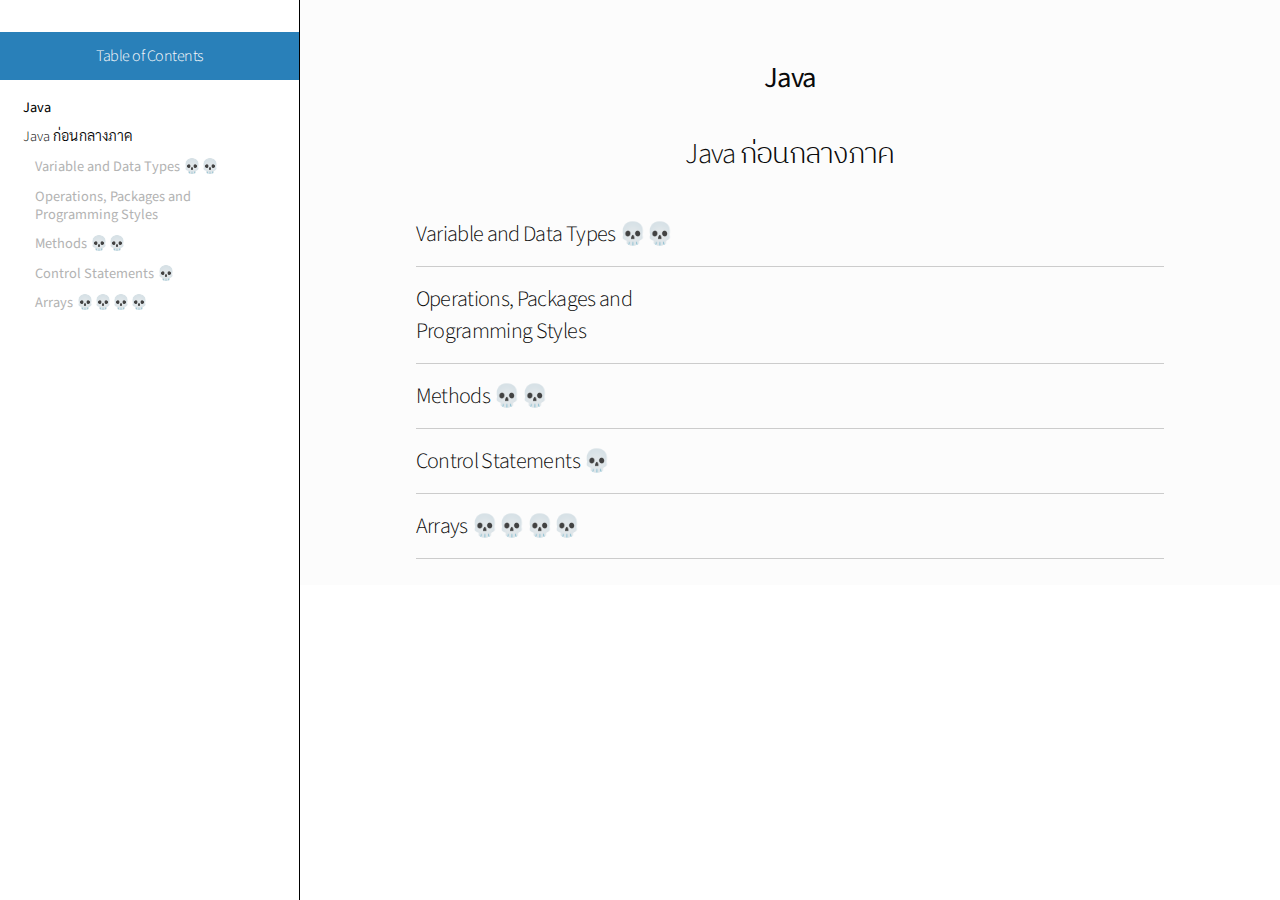
==== public/index.html @ 835277ab "initial commit" ====
<?xml version="1.0" encoding="utf-8"?>
<!DOCTYPE html PUBLIC "-//W3C//DTD XHTML 1.0 Strict//EN"
"http://www.w3.org/TR/xhtml1/DTD/xhtml1-strict.dtd">
<html xmlns="http://www.w3.org/1999/xhtml" lang="en" xml:lang="en">
<head>
<meta http-equiv="Content-Type" content="text/html;charset=utf-8" />
<meta name="viewport" content="width=device-width, initial-scale=1" />
<title>&lrm;</title>
<meta name="generator" content="Org Mode" />

<link rel="stylesheet" href="readtheorg.css" />
<link rel="stylesheet" href="rethink_inline.css" />
<link rel="stylesheet" href="src.css" />
<script src="https://ajax.googleapis.com/ajax/libs/jquery/2.1.3/jquery.min.js"></script>
<script src="https://maxcdn.bootstrapcdn.com/bootstrap/3.3.4/js/bootstrap.min.js"></script>
<script type="text/javascript" src="https://fniessen.github.io/org-html-themes/src/lib/js/jquery.stickytableheaders.min.js"></script>
<script type="text/javascript" src="https://fniessen.github.io/org-html-themes/src/readtheorg_theme/js/search.js"></script>
<script type="text/javascript" src="https://fniessen.github.io/org-html-themes/src/readtheorg_theme/js/readtheorg.js"></script>
</head>
<body>
<div id="content" class="content">
<div id="table-of-contents" role="doc-toc">
<h2>Table of Contents</h2>
<div id="text-table-of-contents" role="doc-toc">
<ul>
<li><a href="#org1279bb4"><b>Java</b></a></li>
<li><a href="#orgd9d6acf">Java ก่อนกลางภาค</a>
<ul>
<li><a href="#orgcf59e09">Variable and Data Types 💀💀</a></li>
<li><a href="#orgc34fde6">Operations, Packages and Programming Styles</a></li>
<li><a href="#orgff72647">Methods 💀💀</a></li>
<li><a href="#orgd442c64">Control Statements 💀</a></li>
<li><a href="#org02d1dfc">Arrays 💀💀💀💀</a></li>
</ul>
</li>
</ul>
</div>
</div>
<div id="outline-container-org1279bb4" class="outline-2">
<h2 id="org1279bb4"><a href="./index.html"><b>Java</b></a></h2>
</div>
<div id="outline-container-orgd9d6acf" class="outline-2">
<h2 id="orgd9d6acf">Java ก่อนกลางภาค</h2>
<div class="outline-text-2" id="text-orgd9d6acf">
</div>
<div id="outline-container-orgcf59e09" class="outline-3">
<h3 id="orgcf59e09"><a href="./variable-and-datatypes.html">Variable and Data Types 💀💀</a></h3>
</div>
<div id="outline-container-orgc34fde6" class="outline-3">
<h3 id="orgc34fde6"><a href="./operations-packages-and-programming-styles.html">Operations, Packages and Programming Styles</a></h3>
</div>
<div id="outline-container-orgff72647" class="outline-3">
<h3 id="orgff72647"><a href="./method.html">Methods 💀💀</a></h3>
</div>
<div id="outline-container-orgd442c64" class="outline-3">
<h3 id="orgd442c64"><a href="./control-statements.html">Control Statements 💀</a></h3>
</div>
<div id="outline-container-org02d1dfc" class="outline-3">
<h3 id="org02d1dfc"><a href="./arrays.html">Arrays 💀💀💀💀</a></h3>
</div>
</div>
</div>
<div id="postamble" class="status">
<p class="creator"><a href="https://www.gnu.org/software/emacs/">Emacs</a> 29.4 (<a href="https://orgmode.org">Org</a> mode 9.6.15)</p>
</div>
</body>
</html>
---- public/readtheorg.css ----
@import url("https://fonts.googleapis.com/css?family=Lato:400,700,400italic,700italic|Roboto+Slab:400,700|Inconsolata:400,700");
@import url("https://maxcdn.bootstrapcdn.com/font-awesome/4.3.0/css/font-awesome.min.css");

/* h1,h2,h3,h4,h5,h6,legend{ */
/*     font-family:"Roboto Slab","ff-tisa-web-pro","Georgia",Arial,sans-serif; */
/*     font-weight:700; */
/*     margin-top:0; */
/* } */

html{
    -ms-text-size-adjust:100%;
    -webkit-text-size-adjust:100%;
    font-size:100%;
    height:100%;
}

body{
    background:#edf0f2;
    color:#404040;
    font-family:"Lato","proxima-nova","Helvetica Neue",Arial,sans-serif;
    font-weight:normal;
    margin:0;
    min-height:100%;
}

#content{
    background:#fcfcfc;
    margin-left:300px;
    /* margin:auto; */
    max-width:800px;
    min-height:100%;
    padding:1.618em 3.236em;
}

p{
    font-size:16px;
    line-height:24px;
    margin:0px 0px 24px 0px;
}


blockquote{
    background-color: #F0F0F0;
    border-left:5px solid #CCCCCC;
    font-style:italic;
    line-height:24px;
    margin:0px 0px 24px 0px;
    /* margin-left:24px; */
    padding: 6px 20px;
}

ul,ol,dl{
    line-height:24px;
    list-style-image:none;
    /* list-style:none; */
    margin:0px 0px 24px 0px;
    padding:0;
}

li{
    margin-left: 24px;
}

dd{
    margin:0;
}

#content .section ul,#content .toctree-wrapper ul,article ul{
    list-style:disc;
    line-height:24px;
    margin-bottom:24px}

#content .section ul li,#content .toctree-wrapper ul li,article ul li{
    list-style:disc;
    margin-left:24px}

#content .section ul li p:last-child,#content .toctree-wrapper ul li p:last-child,article ul li p:last-child{
                                                                                                                                  margin-bottom:0}

#content .section ul li ul,#content .toctree-wrapper ul li ul,article ul li ul{
    margin-bottom:0}

#content .section ul li li,#content .toctree-wrapper ul li li,article ul li li{
    list-style:circle}

#content .section ul li li li,#content .toctree-wrapper ul li li li,article ul li li li{
    list-style:square}

#content .section ul li ol li,#content .toctree-wrapper ul li ol li,article ul li ol li{
    list-style:decimal}

#content .section ol,#content ol,article ol{
    list-style:decimal;
    line-height:24px;
    margin-bottom:24px}

#content .section ol li,#content ol li,article ol li{
    list-style:decimal;
    margin-left:24px}

#content .section ol li p:last-child,#content ol li p:last-child,article ol li p:last-child{
                                                                                                                           margin-bottom:0}

#content .section ol li ul,#content ol li ul,article ol li ul{
    margin-bottom:0}

#content .section ol li ul li,#content ol li ul li,article ol li ul li{
    list-style:disc}

dl dt{
    font-weight:bold;
}

dl p,dl table,dl ul,dl ol{
    margin-bottom:12px !important;
}

dl dd{
    margin:0 0 12px 24px;
}

@media print{
    .codeblock,pre.src{
        white-space:pre.src-wrap}
}

@media print{
    html,body,section{
        background:none !important}

    *{
        box-shadow:none !important;
        text-shadow:none !important;
        filter:none !important;
        -ms-filter:none !important}

    a,a:visited{
          text-decoration:underline}

    pre.src,blockquote{
        page-break-inside:avoid}

    thead{
        display:table-header-group}

    tr,img{
        page-break-inside:avoid}

    img{
        max-width:100% !important}

    @page{
        margin:0.5cm}

    p,h2,h3{
        orphans:3;
        widows:3}

    h2,h3{
        page-break-after:avoid}
}

@media print{
    #postamble{
        display:none}

    #content{
        margin-left:0}
}

@media print{
    #table-of-contents{
        display:none}

    @page{
        size: auto;
        margin: 25mm 25mm 25mm 25mm;}

    body {
        margin: 0px;}
}

@media screen and (max-width: 768px){
}

@media only screen and (max-width: 480px){
}

@media screen and (max-width: 768px){
    .tablet-hide{
        display:none}
}

@media screen and (max-width: 480px){
    .mobile-hide{
        display:none}
}

@media screen and (max-width: 480px){
}

@media screen and (max-width: 768px){
    #content{
        margin-left:0}

    #content{
        padding:1.618em}

    #content.shift{
        position:fixed;
        min-width:100%;
        left:85%;
        top:0;
        height:100%;
        overflow:hidden}
}

@media screen and (min-width: 1400px){
    #content{
        background:rgba(0,0,0,0.05)}

    #content{
        background:#fcfcfc}
}

@media screen and (max-width: 768px){
    #copyright{
        width:85%;
        display:none}

    #copyright.shift{
        display:block}

    img{
        width:100%;
        height:auto}
}

@media screen and (max-width: 480px){
    #content .sidebar{
        width:100%}
    #content {
        padding: 0;
    }
}

code{
    background:#fff;
    border:solid 1px #e1e4e5;
    /* color:#000;  for clickable code */
    font-family:Consolas,"Andale Mono WT","Andale Mono","Lucida Console","Lucida Sans Typewriter","DejaVu Sans Mono","Bitstream Vera Sans Mono","Liberation Mono","Nimbus Mono L",Monaco,"Courier New",Courier,monospace;
    font-size:75%;
    max-width:100%;
    overflow-x:auto;
    padding:0 5px;
    white-space:nowrap;
}

.codeblock-example{
    border:1px solid #e1e4e5;
    border-bottom:none;
    padding:24px;
    padding-top:48px;
    font-weight:500;
    background:#fff;
    position:relative}

.codeblock-example:after{
    content:"Example";
    position:absolute;
    top:0px;
    left:0px;
    background:#9B59B6;
    color:#fff;
    padding:6px 12px}

.codeblock-example.prettyprint-example-only{
    border:1px solid #e1e4e5;
    margin-bottom:24px}

.codeblock,pre.src,#content .literal-block{
    border:1px solid #e1e4e5;
    padding:12px;
    overflow-x:auto;
    background:#fff;
    margin:1px 0 24px 0}

pre.src{
    /* color:#404040; */
    display:block;
    font-family:Consolas,"Andale Mono WT","Andale Mono","Lucida Console","Lucida Sans Typewriter","DejaVu Sans Mono","Bitstream Vera Sans Mono","Liberation Mono","Nimbus Mono L",Monaco,"Courier New",Courier,monospace;
    font-size:12px;
    line-height:1.5;
    margin:1px 0px 24px 0px;
    overflow:auto;
    padding:12px;
    white-space:pre;
}

.example{
    background:#f3f6f6;
    border:1px solid #e1e4e5;
    color:#404040;
    font-size: 12px;
    line-height: 1.5;
    margin-bottom:24px;
    padding:12px;
    overflow: auto;
}

table{
    border-collapse:collapse;
    border-spacing:0;
    empty-cells:show;
    margin-bottom:24px;
    border-bottom:1px solid #e1e4e5;
}

td{
    vertical-align:top}

table td,table th{
    font-size:90%;
    margin:0;
    overflow:visible;
    padding:8px 16px;
    background-color:white;
    border:1px solid #e1e4e5;
}

table thead th{
    font-weight:bold;
    border-top:3px solid #e1e4e5;
    border-bottom:1px solid #e1e4e5;
}

table caption{
    color:#000;
    font:italic 85%/1 arial,sans-serif;
    padding:1em 0;
}

table tr:nth-child(2n-1) td{
    background-color:#f3f6f6;
}

table tr:nth-child(2n) td{
    background-color:white;
}

.figure p{
    color:#000;
    font:italic 85%/1 arial,sans-serif;
    padding:1em 0;
}

.rotate-90{
    -webkit-transform:rotate(90deg);
    -moz-transform:rotate(90deg);
    -ms-transform:rotate(90deg);
    -o-transform:rotate(90deg);
    transform:rotate(90deg);
}

.rotate-270{
    -webkit-transform:rotate(270deg);
    -moz-transform:rotate(270deg);
    -ms-transform:rotate(270deg);
    -o-transform:rotate(270deg);
    transform:rotate(270deg);
}

#toggle-sidebar,
#table-of-contents .close-sidebar {
    display: none;
}

@media screen and (max-width: 768px) {
    #table-of-contents {
        display: none;
        width: 60%;
    }

    #table-of-contents h2 a {
        display: block;
    }

    #table-of-contents:target {
        display: block;
    }

    #copyright, #postamble {
        display: none;
    }

    #toggle-sidebar {
        display: block;
        margin-bottom: 1.6em;
        padding: 0.6em;
        text-align: center;
    }

    #toggle-sidebar h2 {
        background-color:#2980B9;
        width:100%;
        height:50px;
        left:0;
        top:0;
        color: white;
        font-size: 100%;
        line-height: 50px;
        position:fixed;
        margin: 0;
        padding: 0;
        opacity:0.7;
        z-index: 10;
    }

    #table-of-contents .close-sidebar {
       color: rgba(255, 255, 255, 0.3);
       display: inline-block;
       margin: 0px 10px 0px 45px;
       padding: 10px;
    }
}

*{
    -webkit-box-sizing:border-box;
    -moz-box-sizing:border-box;
    box-sizing:border-box;
}

figcaption,figure,footer,header,hgroup,nav{
    display:block}

ins{
    background:#ff9;
    color:#000;
    text-decoration:none}

mark{
    background:#ff0;
    color:#000;
    font-style:italic;
    font-weight:bold}

small{
    font-size:85%}

sub,sup{
    font-size:75%;
    line-height:0;
    position:relative;
    vertical-align:baseline}

sup{
    top:-0.5em}

sub{
    bottom:-0.25em}

img{
    -ms-interpolation-mode:bicubic;
    vertical-align:middle;
    max-width:100%}

svg:not(:root){
    overflow:hidden}

figure{
    margin:0}

label{
    cursor:pointer}

legend{
    border:0;
    margin-left:-7px;
    padding:0;
    white-space:normal}

.fa:before,#content .admonition-title:before,#content h1 .headerlink:before,#content h2 .headerlink:before,#content h3 .headerlink:before,#content h4 .headerlink:before,#content h5 .headerlink:before,#content h6 .headerlink:before,#content dl dt .headerlink:before,.icon:before,.wy-dropdown .caret:before,.wy-inline-validate.wy-inline-validate-success .wy-input-context:before,.wy-inline-validate.wy-inline-validate-danger .wy-input-context:before,.wy-inline-validate.wy-inline-validate-warning .wy-input-context:before,.wy-inline-validate.wy-inline-validate-info .wy-input-context:before,.wy-alert,#content .note,#content .attention,#content .caution,#content .danger,#content .error,#content .hint,#content .important,#content .tip,#content .warning,#content .seealso,#content .admonitiontodo,.btn,input[type="text"],input[type="password"],input[type="email"],input[type="url"],input[type="date"],input[type="month"],input[type="time"],input[type="datetime"],input[type="datetime-local"],input[type="week"],input[type="number"],input[type="search"],input[type="tel"],input[type="color"],select,textarea,#table-of-contents li.on a,#table-of-contents li.current>a,.wy-side-nav-search>a,.wy-side-nav-search .wy-dropdown>a,.wy-nav-top a{
    -webkit-font-smoothing:antialiased}

/*!
 *  Font Awesome 4.1.0 by @davegandy - http://fontawesome.io - @fontawesome
 *  License - http://fontawesome.io/license (Font: SIL OFL 1.1, CSS: MIT License)
 */@font-face{
    font-family:'FontAwesome';
    src:url("../fonts/fontawesome-webfont.eot?v=4.1.0");
    src:url("../fonts/fontawesome-webfont.eot?#iefix&v=4.1.0") format("embedded-opentype"),url("../fonts/fontawesome-webfont.woff?v=4.1.0") format("woff"),url("../fonts/fontawesome-webfont.ttf?v=4.1.0") format("truetype"),url("../fonts/fontawesome-webfont.svg?v=4.1.0#fontawesomeregular") format("svg");
    font-weight:normal;
    font-style:normal}

.fa,#content .admonition-title,.icon{
    display:inline-block;
    font-family:FontAwesome;
    font-style:normal;
    font-weight:normal;
    line-height:1;
    -webkit-font-smoothing:antialiased;
    -moz-osx-font-smoothing:grayscale}

.fa-ul{
    padding-left:0;
    margin-left:2.14286em;
    list-style-type:none}

.fa-ul>li{
    position:relative}

.fa-li{
    position:absolute;
    left:-2.14286em;
    width:2.14286em;
    top:0.14286em;
    text-align:center}

.fa-li.fa-lg{
    left:-1.85714em}

.fa-border{
    padding:.2em .25em .15em;
    border:solid 0.08em #eee;
    border-radius:.1em}

.fa,#content .admonition-title{
    font-family:inherit}

.fa:before,#content .admonition-title:before{
    font-family:"FontAwesome";
    display:inline-block;
    font-style:normal;
    font-weight:normal;
    line-height:1;
    text-decoration:inherit}

a .fa,a #content .admonition-title,#content a .admonition-title{
    display:inline-block;
    text-decoration:inherit}

.nav #content .admonition-title,#content .nav .admonition-title,.nav .icon{
    display:inline}

.wy-alert-title,#content .admonition-title{
    color:#fff;
    font-weight:bold;
    display:block;
    color:#fff;
    /* background:#6ab0de; */
    /* margin:-12px; */
    padding:6px 12px;
    margin-bottom:0px}

.admonition-title + div{
    padding: 12px;
    margin-bottom: 24px;
}

.admonition-title + div > p{
    margin: 0;
}

.danger + div, .error + div, #content .danger,#content .error{
    background:#fdf3f2}

.wy-alert.wy-alert-warning,#content .wy-alert-warning.note, #content .attention,#content .caution, #content .warning, #content .admonitiontodo, .attention + div, .caution + div, .warning + div, #content .wy-alert-warning.danger,#content .wy-alert-warning.error, #content .wy-alert-warning.hint,#content .wy-alert-warning.important,#content .wy-alert-warning.tip,#content .wy-alert-warning.seealso{
    background:#ffedcc}

#content .admonition-title.note:before, #content .admonition-title.seealso:before,
#content .admonition-title.warning:before, #content .admonition-title.caution:before,
#content .admonition-title.attention:before,
#content .admonition-title.tip:before, #content .admonition-title.hint:before,
#content .admonition-title.important:before,
#content .admonition-title.error:before, #content .admonition-title.danger:before{
    font-family:FontAwesome;
    content: "";}

.seealso + div, .note + div, #content .note,#content .seealso{
    background:#e7f2fa;
}

#content .admonition-title.tip,#content .admonition-title.important,#content .admonition-title.hint{
    line-height: 1;
    background:#1abc9c}

.important + div, .tip + div, .hint + div, #content .important, #content .tip, #content .hint{
    background:#dbfaf4}

#content .admonition-title.note,#content .admonition-title.seealso{
    line-height: 1;
    background:#6ab0de}

#content .admonition-title.warning,#content .admonition-title.caution,#content .admonition-title.attention{
    line-height: 1;
    background:#F0B37E}

#content .admonition-title.error,#content .admonition-title.danger{
    line-height: 1;
    background:#f29f97}

legend{
    display:block;
    width:100%;
    border:0;
    padding:0;
    white-space:normal;
    margin-bottom:24px;
    font-size:150%;
    *margin-left:-7px}

label{
    display:block;
    margin:0 0 0.3125em 0;
    color:#333;
    font-size:90%}

a{
    color:#2980B9;
    text-decoration:none;
    cursor:pointer}


a:hover,a:active{
    outline:0;
}

a:hover{
    color:#3091d1}

a:visited{
    color:#9B59B6}

.left{
    text-align:left}

.center{
    text-align:center}

.right{
    text-align:right}

hr{
    display:block;
    height:1px;
    border:0;
    border-top:1px solid #e1e4e5;
    margin:24px 0;
    padding:0}

#table-of-contents li{
    list-style:none;
    margin-left: 0px;
}

#table-of-contents header{
    height:32px;
    display:inline-block;
    line-height:32px;
    padding:0 1.618em;
    display:block;
    font-weight:bold;
    text-transform:uppercase;
    font-size:80%;
    color:#2980B9;
    white-space:nowrap}

#table-of-contents ul{
    margin-bottom:0}

#table-of-contents li.divide-top{
    border-top:solid 1px #404040}

#table-of-contents li.divide-bottom{
    border-bottom:solid 1px #404040}

#table-of-contents li.current{
    background:#e3e3e3}

#table-of-contents li.current a{
    color:gray;
    border-right:solid 1px #c9c9c9;
    padding:0.4045em 2.427em}

#table-of-contents li.current a:hover{
    background:#d6d6d6}

#table-of-contents li a{
    /* color:#404040; */
    padding:0.4045em 1.618em;
    position:relative;
    /* background:#fcfcfc; */
    border:none;
    /* border-bottom:solid 1px #c9c9c9; */
    /* border-top:solid 1px #c9c9c9; */
    padding-left:1.618em -4px}

#table-of-contents li.on a:hover,#table-of-contents li.current>a:hover{
    background:#fcfcfc}

#table-of-contents li ul li a{
    /* background:#c9c9c9; */
    padding:0.4045em 2.427em}

#table-of-contents li ul li ul li a{
    padding:0.4045em 3.236em}

#table-of-contents li.current ul{
    display:block}

/* #table-of-contents li ul{ */
/*     margin-bottom:0; */
/*     display:none} */

#table-of-contents .local-toc li ul{
    display:block}

#table-of-contents li ul li a{
    margin-bottom:0;
    color:#b3b3b3;
    font-weight:normal}

#table-of-contents a{
    display:inline-block;
    line-height:18px;
    padding:0.4045em 1.618em;
    display:block;
    position:relative;
    font-size:90%;
    color:#000000;
    direction: ltr;
}

#table-of-contents a:hover{
    color: #ffffff !important;
    background-color:#4e4a4a;
    cursor:pointer}

/* #text-table-of-contents { */
/*     overflow:scroll; */
/* } */

#table-of-contents{
    position:fixed;
    top:0;
    left:0;
    width:300px;
    overflow-x:hidden;
    overflow-y:scroll;
    height:100%;
    background:#ffffff;
    z-index:200;
    scrollbar-base-color: #1F1D1D;
    scrollbar-arrow-color: #b3b3b3;
    scrollbar-shadow-color: #1F1D1D;
    scrollbar-track-color : #343131;
    border-right: 1px solid black;
}

#table-of-contents h2{
    z-index:200;
    background-color:#2980B9;
    text-align:center;
    padding:0.809em;
    display:block;
    color:#fcfcfc;
    font-size: 100%;
    margin-bottom:0.809em}

ul.nav > li ul {
    display: none;
}

li.active {
    background-color: #e3e3e3;
}

li.active>a {
    color: black !important;
}

ul.nav>li.active a {
    color: #404040 !important;
}

ul.nav>li.active li.active {
    background-color: #c9c9c9;
}

ul.nav>li.active li.active>a {
    color: black !important;
    border-right:solid 1px #c9c9c9 !important;
    font-weight: bold !important;
    display: block !important;
}

ul.nav>li.active>a {
    background-color: #404040;
    color: white !important;
    border-bottom:solid 1px #c9c9c9 !important; /* XXX Restrict it to 2nd level */
    border-right:solid 1px #c9c9c9 !important;
    font-weight: bold !important;
    display: block !important;
}

li.active>ul {
    display: inline !important;
}
/* ul.nav li ul li { */
/*     display: none; */
/* } */

/* ul.nav li ul li ul li { */
/*     display: none; */
/* } */

/* ul.nav li.active ul li { */
/*     display: inline; */
/* } */

/* ul.nav li.active ul li ul li { */
/*     display: inline; */
/* } */

/* ul.nav li.active ul li a { */
/*     background-color: #E3E3E3; */
/*     color: #8099B0; */
/*     border-right:solid 1px #c9c9c9 !important; */
/* } */

/* ul.nav li.active ul li.active a { */
/*     background-color: #C9C9C9; */
/*     color: black !important; */
/*     font-weight: bold !important; */
/* } */

/* ul.nav li.active ul li.active ul li.active a { */
    /* color: black !important; */
    /* font-weight: bold !important; */
    /* display: block !important; */
/* } */

/* ul.nav li.active ul li.active ul li a { */
/*     color: #808080 !important; */
/*     font-weight: normal !important; */
/*     display: block !important; */
/* } */

/* ul.nav li.active ul li ul li a { */
/*     display: none !important; */
/* } */

/* ul.nav li ul li ul li { */
/*     display: none !important; /\* as long as nav is on multiple levels of ul *\/ */
/*     /\* display: none; /\* as long as nav is on multiple levels of ul *\\/ *\/ */
/* } */

/* ul.nav li ul li ul li ul li { */
/*     display: none !important; /\* as long as nav is on multiple levels of ul *\/ */
/*     /\* display: none; /\* as long as nav is on multiple levels of ul *\\/ *\/ */
/* } */

/* ul.nav li.active > a { */
    /* border-bottom:solid 1px #c9c9c9 !important; /\* XXX Restrict it to 2nd level *\/ */
    /* border-right:solid 1px #c9c9c9 !important; */
/* } */

/* ul.nav li.active a { */
/*     color: gray !important; */
/*     font-weight:bold; */
/*     background-color: white; */
/*     border-right:solid 0px white !important; */
/* } */

/* ul.nav > li.active > a { */
/*     color: black !important; */
/* } */

footer{
    color:#999}

footer p{
    margin-bottom:12px}

#postamble .author {
    font-size: 100%;
    margin-bottom: 0px;
}

#postamble .date {
    font-size: 90%;
    margin-bottom: 0px;
    color: #27AE60;
}

#postamble .creator,#postamble .validation {
    display:none;
}

#copyright a{
    color:#2980B9;
    text-decoration:none}

#copyright .rst-current-version{
    padding:12px;
    background-color:#272525;
    display:block;
    text-align:right;
    font-size:90%;
    cursor:pointer;
    color:#27AE60;
    *zoom:1}

#content img{
    max-width:100%;
}

#content div.figure{
    margin-bottom:24px}

#content div.figure.align-center{
    text-align:center}

#content .section>img,#content .section>a>img{
    margin-bottom:24px}

.verse{
    border-left:5px solid #6AB0DE;
    background-color: #E7F2FA;
    padding: 6px 20px;
    font-style:italic;
}

#content .note .last,#content .attention .last,#content .caution .last,#content .danger .last,#content .error .last,#content .hint .last,#content .important .last,#content .tip .last,#content .warning .last,#content .seealso .last,#content .admonitiontodo .last{
    margin-bottom:0}

#content .admonition-title:before{
    margin-right:4px}

#content .section ol p,#content .section ul p{
    margin-bottom:12px}

#content h1 .headerlink,#content h2 .headerlink,#content h3 .headerlink,#content h4 .headerlink,#content h5 .headerlink,#content h6 .headerlink,#content dl dt .headerlink{
    display:none;
    visibility:hidden;
    font-size:14px}

#content h1 .headerlink:after,#content h2 .headerlink:after,#content h3 .headerlink:after,#content h4 .headerlink:after,#content h5 .headerlink:after,#content h6 .headerlink:after,#content dl dt .headerlink:after{
    visibility:visible;
    content:"";
    font-family:FontAwesome;
    display:inline-block}

#content h1:hover .headerlink,#content h2:hover .headerlink,#content h3:hover .headerlink,#content h4:hover .headerlink,#content h5:hover .headerlink,#content h6:hover .headerlink,#content dl dt:hover .headerlink{
    display:inline-block}

#content .sidebar{
    float:right;
    width:40%;
    display:block;
    margin:0 0 24px 24px;
    padding:24px;
    background:#f3f6f6;
    border:solid 1px #e1e4e5}

#content .sidebar p,#content .sidebar ul,#content .sidebar dl{
    font-size:90%}

#content .sidebar .last{
    margin-bottom:0}

#content .sidebar .sidebar-title{
    display:block;
    font-family:"Roboto Slab","ff-tisa-web-pro","Georgia",Arial,sans-serif;
    font-weight:bold;
    background:#e1e4e5;
    padding:6px 12px;
    margin:-24px;
    margin-bottom:24px;
    font-size:100%}

#content .highlighted{
    background:#F1C40F;
    display:inline-block;
    font-weight:bold;
    padding:0 6px}

#content .footnote-reference,#content .citation-reference{
    vertical-align:super;
    font-size:90%}

span[id*='MathJax-Span']{
    color:#404040}

.math{
    text-align:center}

#footnotes{
    border-top:1px solid #e1e4e5;
    padding-top: 36px;
}

h2.footnotes{
    display:none;
}

.footnum, .footref{
    color: #2980b9;
    font-size: 90%;
    font-family:"Lato","proxima-nova","Helvetica Neue",Arial,sans-serif;
}

.footnum:before, .footref:before{
    content:"[";
}

.footnum:after, .footref:after{
    content:"]";
}

.footpara {
    color: #999;
    font-size: 90%;
    font-family:"Lato","proxima-nova","Helvetica Neue",Arial,sans-serif;
    padding-bottom: 8px;
    padding-left: 16px;
    padding-right: 16px;
    padding-top: 8px;
    line-height: 1.25em;
    /* display: inline; */
}

.todo{
    background-color: #f29f97;
    padding: 0px 4px;
    color: #fff;
}

.WAIT, .nilWAIT{
    background-color: #6AB097;
}

.done{
    background-color: #6ab0de;
    padding: 0px 4px;
    color: #fff;
}

.tag span {
    background-color: #EDEDED;
    border: 1px solid #EDEDED;
    color: #939393;
    cursor: pointer;
    display: block;
    float: right;
    font-size: 80%;
    font-weight: normal;
    margin: 0 3px;
    padding: 1px 2px;
    border-radius: 10px;
}

.tag .FLAGGED {
    background-color: #DB2D27;
    border: 1px solid #DB2D27;
    color: white;
    font-weight: bold;
}

.timestamp {
    font-family: Consolas,"Andale Mono WT","Andale Mono","Lucida Console","Lucida Sans Typewriter","DejaVu Sans Mono","Bitstream Vera Sans Mono","Liberation Mono","Nimbus Mono L",Monaco,"Courier New",Courier,monospace;
    font-size: 90%;
    color: navy;
}

.nav .timestamp {
    color: inherit;
}

.inlinetask {
    background: #FFF9E3;  /* url(dialog-todo.png) no-repeat 10px 8px; */
    border: 3px solid #FFEB8E;
    /* border-right-style: none; */
    /* border-left-style: none; */
    /* padding: 10px 20px 10px 60px; */
    padding: 9px 12px;
    margin-bottom: 24px;
    font-family:"Roboto Slab","ff-tisa-web-pro","Georgia",Arial,sans-serif}

#org-div-home-and-up {
    text-align: right;
    padding-right: 10pt;
}

.underline {
  text-decoration:underline
}

#content{max-width:1800px;}
p{max-width:800px;}
li{max-width:800px;}
---- public/rethink_inline.css ----
@import url("https://fonts.googleapis.com/css2?family=IBM+Plex+Sans+Thai:wght@400;700&display=swap");
@import url("https://fonts.googleapis.com/css?family=Source+Sans+Pro:300,300i,400,400i");
@import url("https://fonts.googleapis.com/css2?family=Sarabun:wght@400;700&display=swap");
:root {
    --font-size-1: 2.4rem;
    --font-size-2: 1.8rem;
    --font-size-3: 1.38rem;
    --font-size-4: 1.2rem;
    --font-size-small: 0.96rem;
    --font-size-xsmall: 0.72rem;
}

html, body {
    padding: 0;
    margin: 0;
    background-color: #fdfdfd;
    font-family: "Source Sans Pro", Helvetica, sans-serif;
    font-weight: 300;
}

body {
    font-family: "Source Sans Pro", Helvetica, sans-serif, "Sarabun";
}

/* Header margin */
h2 {

    margin-top: 2rem;
    margin-bottom: 1.5rem;
}
h3, h4 {
    margin-top: 1rem;
    margin-bottom: 1rem;
}

::selection {
    background-color: purple;
    color: white;
}

h1 {
    font-size: var(--font-size-1);
}
h2 {
    font-size: var(--font-size-2);
}
h3, h4, h5 {
    font-size: var(--font-size-3);
}
h1 > .subtitle {
    font-size: var(--font-size-3);
}

h1, h2, h3, h4, h5, h6 {
    font-family: "Source Sans Pro", Helvetica, sans-serif, "IBM Plex Sans Thai";
    font-weight: 300;
    letter-spacing: -0.03em;
}

.outline-2 > h2, #table-of-contents > h2 {
    text-align: center;
}

/* Table of contents */
#table-of-contents ul {
    list-style-type: none;
    margin: 0;
}
#table-of-contents .tag {
    display: none;
}

.outline-3 {
    border-bottom: 1px solid #CCC;
    display: grid;
    grid-template-columns: 40fr 60fr;
}

.outline-2 > h2 {
    grid-row-start: 1;
    grid-row-end: 2;
}
.outline-2 {
    grid-row-start: 2;
    grid-row-end: 3;
}

img {
    max-width: 100%;
}

/* Code */
pre {
    margin: 1rem;
    background-color: #EEE;
    padding: 0.5rem;
    border-radius: 0.2rem;
    font-size: var(--font-size-small) !important;
    font-family: "Courier New", monospace;
}

/* Responsive content positioning */
@media only screen and (min-width: 750px) {
    .outline-3 {
        margin: 0vh 5vw;
    }
    .outline-text-2 {
        padding: 0vh 5vw;
    }
}

@media only screen and (max-width: 750px) {
    .outline-3 {
        margin: 0vh 5vw;
        display: block;
    }
    .outline-text-2 {
        padding: 0vh 5vw;
    }
}

blockquote {
    border-left: 0.2rem solid purple;
    padding-left: 1rem;
    font-style: italic;
}

p, pre, ol, ul, table, code {
    color: #1A1A1A;
}

p {
    font-family: sans-serif, "Sarabun";
}

table, blockquote, pre, ol, ul, p, #postamble {
    margin-top: 1rem;
    margin-bottom: 1rem;
}

h1, h2, h3, h4, h5, h6 {
    color: #0A0A0A;
}

.tag {
    margin-top: 0.5rem;
    display: block;
    color: white;
    font-size: var(--font-size-xsmall);
}
.tag > span {
    font-weight: 400;
    font-size: 0.6rem;
    background-color: purple;
    text-transform: uppercase;
    border-radius: 2px;
    width: fit-content;
    height: auto;
    padding: 1px 5px;
    margin: 1px;
}

/* Stripe table */
tr:nth-child(even) {
    background-color: #EEE;
}

.title {
    padding: 2vh 5vw;
}

.org-org-meta-line {
    color: purple;
}

.org-keyword {
    color: purple;
}

a {
    color: purple;
}

.underline {
    text-decoration: underline;
}

.todo {
    color: #7D161A;
    font-weight: 400;
}

.done {
    color: purple;
    font-weight: 400;
}

/* Postamble */
#postamble {
    text-align: center;
    width: 100%;
}
#postamble > p {
    display: inline;
    font-size: var(--font-size-4);
}

.outline-text-2, .outline-text-3, .outline-text-4 {
    max-width: 100%;
    overflow-x: auto;
}
---- public/src.css ----
/* Generated from (org-html-htmlize-generate-css) with minimum
packages loaded and default light theme */

body {
    color: #000000;
    background-color: #ffffff;
}
pre.src {
    background-color: #EEE;
1;
}
.org-alert-high {
    /* alert-high-face */
    color: #ff8c00;
    font-weight: bold;
}
.org-alert-low {
    /* alert-low-face */
    color: #00008b;
}
.org-alert-moderate {
    /* alert-moderate-face */
    color: #ffd700;
    font-weight: bold;
}
.org-alert-normal {
}
.org-alert-saved-fringe {
    /* alert-saved-fringe-face */
    background-color: #f2f2f2;
}
.org-alert-trivial {
    /* alert-trivial-face */
    color: Dark Purple;
}
.org-alert-urgent {
    /* alert-urgent-face */
    color: #ff0000;
    font-weight: bold;
}
.org-anzu-match-1 {
    /* anzu-match-1 */
    color: #000000;
    background-color: #7fffd4;
}
.org-anzu-match-2 {
    /* anzu-match-2 */
    color: #000000;
    background-color: #00ff7f;
}
.org-anzu-match-3 {
    /* anzu-match-3 */
    color: #000000;
    background-color: #ffff00;
}
.org-anzu-mode-line {
    /* anzu-mode-line */
    color: #008b00;
    font-weight: bold;
}
.org-anzu-mode-line-no-match {
    /* anzu-mode-line-no-match */
    color: #008b00;
    font-weight: bold;
}
.org-anzu-replace-highlight {
    /* anzu-replace-highlight */
    color: #b0e2ff;
    background-color: #cd00cd;
}
.org-anzu-replace-to {
    /* anzu-replace-to */
    color: #ff0000;
}
.org-bbdb-field-name {
    /* bbdb-field-name */
    color: #a0522d;
}
.org-bbdb-name {
    /* bbdb-name */
    color: #0000ff;
}
.org-bbdb-organization {
    /* bbdb-organization */
    color: #b22222;
}
.org-beacon-fallback-background {
    /* beacon-fallback-background */
    background-color: #000000;
}
.org-biblio-detail-header {
}
.org-biblio-results-header {
    /* biblio-results-header-face */
    color: #483d8b;
    font-size: 150%;
    font-weight: bold;
}
.org-bold {
    /* bold */
    font-weight: bold;
}
.org-bold-italic {
    /* bold-italic */
    font-weight: bold;
    font-style: italic;
}
.org-bookmark-menu-bookmark {
    /* bookmark-menu-bookmark */
    font-weight: bold;
}
.org-bookmark-menu-heading {
    /* bookmark-menu-heading */
    color: #228b22;
}
.org-border {
}
.org-buffer-menu-buffer {
    /* buffer-menu-buffer */
    font-weight: bold;
}
.org-builtin {
    /* font-lock-builtin-face */
    color: #483d8b;
}
.org-button {
    /* button */
    color: #3a5fcd;
    text-decoration: underline;
}
.org-c-annotation {
    /* c-annotation-face */
    color: #008b8b;
}
.org-cal-china-x-general-holiday {
    /* cal-china-x-general-holiday-face */
    background-color: #228b22;
}
.org-cal-china-x-important-holiday {
    /* cal-china-x-important-holiday-face */
    background-color: #8b0000;
}
.org-calendar-iso-week {
    /* calendar-iso-week-face */
    color: #ffc0cb;
    font-weight: bold;
}
.org-calendar-iso-week-header {
    /* calendar-iso-week-header-face */
    color: #00ffff;
}
.org-calendar-month-header {
    /* calendar-month-header */
    color: #0000ff;
}
.org-calendar-today {
    /* calendar-today */
    text-decoration: underline;
}
.org-calendar-weekday-header {
    /* calendar-weekday-header */
    color: #008b8b;
}
.org-calendar-weekend-header {
    /* calendar-weekend-header */
    color: #b22222;
}
.org-comint-highlight-input {
    /* comint-highlight-input */
    font-weight: bold;
}
.org-comint-highlight-prompt {
    /* comint-highlight-prompt */
    color: #0000cd;
}
.org-comment {
    /* font-lock-comment-face */
    color: #b22222;
}
.org-comment-delimiter {
    /* font-lock-comment-delimiter-face */
    color: #b22222;
}
.org-compilation-column-number {
    /* compilation-column-number */
    color: #8b2252;
}
.org-compilation-error {
    /* compilation-error */
    color: #ff0000;
    font-weight: bold;
}
.org-compilation-info {
    /* compilation-info */
    color: #228b22;
    font-weight: bold;
}
.org-compilation-line-number {
    /* compilation-line-number */
    color: #a020f0;
}
.org-compilation-mode-line-exit {
    /* compilation-mode-line-exit */
    color: #228b22;
    font-weight: bold;
}
.org-compilation-mode-line-fail {
    /* compilation-mode-line-fail */
    color: #ff0000;
    font-weight: bold;
}
.org-compilation-mode-line-run {
    /* compilation-mode-line-run */
    color: #ff8c00;
    font-weight: bold;
}
.org-compilation-warning {
    /* compilation-warning */
    color: #ff8c00;
    font-weight: bold;
}
.org-completions-annotations {
    /* completions-annotations */
    font-style: italic;
}
.org-completions-common-part {
}
.org-completions-first-difference {
    /* completions-first-difference */
    font-weight: bold;
}
.org-constant {
    /* font-lock-constant-face */
    color: #008b8b;
}
.org-cursor {
    /* cursor */
    background-color: #eead0e;
}
.org-custom-button {
    /* custom-button */
    color: #000000;
    background-color: #d3d3d3;
}
.org-custom-button-mouse {
    /* custom-button-mouse */
    color: #000000;
    background-color: #e5e5e5;
}
.org-custom-button-pressed {
    /* custom-button-pressed */
    color: #000000;
    background-color: #d3d3d3;
}
.org-custom-button-pressed-unraised {
    /* custom-button-pressed-unraised */
    color: #8b008b;
    text-decoration: underline;
}
.org-custom-button-unraised {
    /* custom-button-unraised */
    text-decoration: underline;
}
.org-custom-changed {
    /* custom-changed */
    color: #ffffff;
    background-color: #0000ff;
}
.org-custom-comment {
    /* custom-comment */
    background-color: #d9d9d9;
}
.org-custom-comment-tag {
    /* custom-comment-tag */
    color: #00008b;
}
.org-custom-documentation {
}
.org-custom-face-tag {
    /* custom-face-tag */
    color: #0000ff;
    font-weight: bold;
}
.org-custom-group-subtitle {
    /* custom-group-subtitle */
    font-weight: bold;
}
.org-custom-group-tag {
    /* custom-group-tag */
    color: #0000ff;
    font-size: 120%;
    font-weight: bold;
}
.org-custom-group-tag-1 {
    /* custom-group-tag-1 */
    color: #ff0000;
    font-size: 120%;
    font-weight: bold;
}
.org-custom-invalid {
    /* custom-invalid */
    color: #ffff00;
    background-color: #ff0000;
}
.org-custom-link {
    /* custom-link */
    color: #3a5fcd;
    text-decoration: underline;
}
.org-custom-modified {
    /* custom-modified */
    color: #ffffff;
    background-color: #0000ff;
}
.org-custom-rogue {
    /* custom-rogue */
    color: #ffc0cb;
    background-color: #000000;
}
.org-custom-saved {
    /* custom-saved */
    text-decoration: underline;
}
.org-custom-set {
    /* custom-set */
    color: #0000ff;
    background-color: #ffffff;
}
.org-custom-state {
    /* custom-state */
    color: #006400;
}
.org-custom-themed {
    /* custom-themed */
    color: #ffffff;
    background-color: #0000ff;
}
.org-custom-variable-button {
    /* custom-variable-button */
    font-weight: bold;
    text-decoration: underline;
}
.org-custom-variable-tag {
    /* custom-variable-tag */
    color: #0000ff;
    font-weight: bold;
}
.org-custom-visibility {
    /* custom-visibility */
    color: #3a5fcd;
    font-size: 80%;
    text-decoration: underline;
}
.org-diary {
    /* diary */
    color: #ff0000;
}
.org-diary-anniversary {
    /* diary-anniversary */
    color: #a020f0;
}
.org-diary-button {
}
.org-diary-time {
    /* diary-time */
    color: #a0522d;
}
.org-dired-async-failures {
    /* dired-async-failures */
    color: #ff0000;
}
.org-dired-async-message {
    /* dired-async-message */
    color: #ffff00;
}
.org-dired-async-mode-message {
    /* dired-async-mode-message */
    color: #ffd700;
}
.org-dired-directory {
    /* dired-directory */
    color: #0000ff;
}
.org-dired-flagged {
    /* dired-flagged */
    color: #ff0000;
    font-weight: bold;
}
.org-dired-header {
    /* dired-header */
    color: #228b22;
}
.org-dired-ignored {
    /* dired-ignored */
    color: #7f7f7f;
}
.org-dired-mark {
    /* dired-mark */
    color: #008b8b;
}
.org-dired-marked {
    /* dired-marked */
    color: #ff8c00;
    font-weight: bold;
}
.org-dired-perm-write {
    /* dired-perm-write */
    color: #b22222;
}
.org-dired-symlink {
    /* dired-symlink */
    color: #a020f0;
}
.org-dired-warning {
    /* dired-warning */
    color: #ff0000;
    font-weight: bold;
}
.org-doc {
    /* font-lock-doc-face */
    color: #8b2252;
}
.org-eldoc-highlight-function-argument {
    /* eldoc-highlight-function-argument */
    font-weight: bold;
}
.org-epa-field-body {
    /* epa-field-body */
    font-style: italic;
}
.org-epa-field-name {
    /* epa-field-name */
    font-weight: bold;
}
.org-epa-mark {
    /* epa-mark */
    color: #ff0000;
    font-weight: bold;
}
.org-epa-string {
    /* epa-string */
    color: #00008b;
}
.org-epa-validity-disabled {
    /* epa-validity-disabled */
    font-style: italic;
}
.org-epa-validity-high {
    /* epa-validity-high */
    font-weight: bold;
}
.org-epa-validity-low {
    /* epa-validity-low */
    font-style: italic;
}
.org-epa-validity-medium {
    /* epa-validity-medium */
    font-style: italic;
}
.org-error {
    /* error */
    color: #ff0000;
    font-weight: bold;
}
.org-escape-glyph {
    /* escape-glyph */
    color: #a52a2a;
}
.org-evil-ex-commands {
    /* evil-ex-commands */
    font-style: italic;
    text-decoration: underline;
}
.org-evil-ex-info {
    /* evil-ex-info */
    color: #ff0000;
    font-style: italic;
}
.org-evil-ex-lazy-highlight {
    /* evil-ex-lazy-highlight */
    background-color: #afeeee;
}
.org-evil-ex-search {
    /* evil-ex-search */
    color: #b0e2ff;
    background-color: #cd00cd;
}
.org-evil-ex-substitute-matches {
    /* evil-ex-substitute-matches */
    background-color: #afeeee;
}
.org-evil-ex-substitute-replacement {
    /* evil-ex-substitute-replacement */
    color: #ff0000;
    text-decoration: underline;
}
.org-ffap {
    /* ffap */
    background-color: #b4eeb4;
}
.org-file-name-shadow {
    /* file-name-shadow */
    color: #7f7f7f;
}
.org-fixed-pitch {
}
.org-fixed-pitch-serif {
}
.org-flycheck-error {
    /* flycheck-error */
    text-decoration: underline;
}
.org-flycheck-error-list-checker-name {
    /* flycheck-error-list-checker-name */
    color: #0000ff;
}
.org-flycheck-error-list-column-number {
    /* flycheck-error-list-column-number */
    color: #008b8b;
}
.org-flycheck-error-list-error {
    /* flycheck-error-list-error */
    color: #ff0000;
    font-weight: bold;
}
.org-flycheck-error-list-filename {
    /* flycheck-error-list-filename */
    color: #a0522d;
}
.org-flycheck-error-list-highlight {
    /* flycheck-error-list-highlight */
    background-color: #b4eeb4;
}
.org-flycheck-error-list-id {
    /* flycheck-error-list-id */
    color: #228b22;
}
.org-flycheck-error-list-id-with-explainer {
    /* flycheck-error-list-id-with-explainer */
    color: #228b22;
}
.org-flycheck-error-list-info {
    /* flycheck-error-list-info */
    color: #228b22;
    font-weight: bold;
}
.org-flycheck-error-list-line-number {
    /* flycheck-error-list-line-number */
    color: #008b8b;
}
.org-flycheck-error-list-warning {
    /* flycheck-error-list-warning */
    color: #ff8c00;
    font-weight: bold;
}
.org-flycheck-fringe-error {
    /* flycheck-fringe-error */
    color: #ff0000;
    font-weight: bold;
}
.org-flycheck-fringe-info {
    /* flycheck-fringe-info */
    color: #228b22;
    font-weight: bold;
}
.org-flycheck-fringe-warning {
    /* flycheck-fringe-warning */
    color: #ff8c00;
    font-weight: bold;
}
.org-flycheck-info {
    /* flycheck-info */
    text-decoration: underline;
}
.org-flycheck-warning {
    /* flycheck-warning */
    text-decoration: underline;
}
.org-flyspell-duplicate {
    /* flyspell-duplicate */
    text-decoration: underline;
}
.org-flyspell-incorrect {
    /* flyspell-incorrect */
    text-decoration: underline;
}
.org-fringe {
    /* fringe */
    background-color: #f2f2f2;
}
.org-function-name {
    /* font-lock-function-name-face */
    color: #0000ff;
}
.org-glyphless-char {
    /* glyphless-char */
    font-size: 60%;
}
.org-golden-ratio-scroll-highlight-line {
    /* golden-ratio-scroll-highlight-line-face */
    color: #ffffff;
    background-color: #53868b;
    font-weight: bold;
}
.org-header-line {
    /* header-line */
    color: #333333;
    background-color: #e5e5e5;
}
.org-helm-action {
    /* helm-action */
    text-decoration: underline;
}
.org-helm-bookmark-addressbook {
    /* helm-bookmark-addressbook */
    color: #ff6347;
}
.org-helm-bookmark-directory {
    /* helm-bookmark-directory */
    color: #8b0000;
    background-color: #d3d3d3;
}
.org-helm-bookmark-file {
    /* helm-bookmark-file */
    color: #00b2ee;
}
.org-helm-bookmark-file-not-found {
    /* helm-bookmark-file-not-found */
    color: #6c7b8b;
}
.org-helm-bookmark-gnus {
    /* helm-bookmark-gnus */
    color: #ff00ff;
}
.org-helm-bookmark-info {
    /* helm-bookmark-info */
    color: #00ff00;
}
.org-helm-bookmark-man {
    /* helm-bookmark-man */
    color: #8b5a00;
}
.org-helm-bookmark-w3m {
    /* helm-bookmark-w3m */
    color: #ffff00;
}
.org-helm-buffer-archive {
    /* helm-buffer-archive */
    color: #ffd700;
}
.org-helm-buffer-directory {
    /* helm-buffer-directory */
    color: #8b0000;
    background-color: #d3d3d3;
}
.org-helm-buffer-file {
    /* helm-buffer-file */
    color: #483d8b;
}
.org-helm-buffer-modified {
    /* helm-buffer-modified */
    color: #b22222;
}
.org-helm-buffer-not-saved {
    /* helm-buffer-not-saved */
    color: #ee6363;
}
.org-helm-buffer-process {
    /* helm-buffer-process */
    color: #cd6839;
}
.org-helm-buffer-saved-out {
    /* helm-buffer-saved-out */
    color: #ff0000;
    background-color: #000000;
}
.org-helm-buffer-size {
    /* helm-buffer-size */
    color: #708090;
}
.org-helm-candidate-number {
    /* helm-candidate-number */
    color: #000000;
    background-color: #faffb5;
}
.org-helm-candidate-number-suspended {
    /* helm-candidate-number-suspended */
    color: #000000;
    background-color: #faffb5;
}
.org-helm-delete-async-message {
    /* helm-delete-async-message */
    color: #ffff00;
}
.org-helm-etags-file {
    /* helm-etags-file */
    color: #8b814c;
    text-decoration: underline;
}
.org-helm-ff-denied {
    /* helm-ff-denied */
    color: #ff0000;
    background-color: #000000;
}
.org-helm-ff-directory {
    /* helm-ff-directory */
    color: #8b0000;
    background-color: #d3d3d3;
}
.org-helm-ff-dirs {
    /* helm-ff-dirs */
    color: #0000ff;
}
.org-helm-ff-dotted-directory {
    /* helm-ff-dotted-directory */
    color: #000000;
    background-color: #696969;
}
.org-helm-ff-dotted-symlink-directory {
    /* helm-ff-dotted-symlink-directory */
    color: #ff8c00;
    background-color: #696969;
}
.org-helm-ff-executable {
    /* helm-ff-executable */
    color: #00ff00;
}
.org-helm-ff-file {
    /* helm-ff-file */
    color: #483d8b;
}
.org-helm-ff-invalid-symlink {
    /* helm-ff-invalid-symlink */
    color: #000000;
    background-color: #ff0000;
}
.org-helm-ff-pipe {
    /* helm-ff-pipe */
    color: #ffff00;
    background-color: #000000;
}
.org-helm-ff-prefix {
    /* helm-ff-prefix */
    color: #000000;
    background-color: #ffff00;
}
.org-helm-ff-socket {
    /* helm-ff-socket */
    color: #ff1493;
}
.org-helm-ff-suid {
    /* helm-ff-suid */
    color: #ffffff;
    background-color: #ff0000;
}
.org-helm-ff-symlink {
    /* helm-ff-symlink */
    color: #b22222;
}
.org-helm-ff-truename {
    /* helm-ff-truename */
    color: #8b2252;
}
.org-helm-grep-cmd-line {
    /* helm-grep-cmd-line */
    color: #228b22;
}
.org-helm-grep-file {
    /* helm-grep-file */
    color: #8a2be2;
    text-decoration: underline;
}
.org-helm-grep-finish {
    /* helm-grep-finish */
    color: #00ff00;
}
.org-helm-grep-lineno {
    /* helm-grep-lineno */
    color: #ff7f00;
}
.org-helm-grep-match {
    /* helm-grep-match */
    color: #b00000;
}
.org-helm-header {
    /* helm-header */
    color: #333333;
    background-color: #e5e5e5;
}
.org-helm-header-line-left-margin {
    /* helm-header-line-left-margin */
    color: #000000;
    background-color: #ffff00;
}
.org-helm-helper {
    /* helm-helper */
    color: #333333;
    background-color: #e5e5e5;
}
.org-helm-history-deleted {
    /* helm-history-deleted */
    color: #000000;
    background-color: #ff0000;
}
.org-helm-history-remote {
    /* helm-history-remote */
    color: #ff6a6a;
}
.org-helm-lisp-completion-info {
    /* helm-lisp-completion-info */
    color: #ff0000;
}
.org-helm-lisp-show-completion {
    /* helm-lisp-show-completion */
    background-color: #2f4f4f;
}
.org-helm-locate-finish {
    /* helm-locate-finish */
    color: #00ff00;
}
.org-helm-m-x-key {
    /* helm-M-x-key */
    color: #ffa500;
    text-decoration: underline;
}
.org-helm-match {
    /* helm-match */
    color: #b00000;
}
.org-helm-match-item {
    /* helm-match-item */
    color: #b0e2ff;
    background-color: #cd00cd;
}
.org-helm-minibuffer-prompt {
    /* helm-minibuffer-prompt */
    color: #0000cd;
}
.org-helm-moccur-buffer {
    /* helm-moccur-buffer */
    color: #00ced1;
    text-decoration: underline;
}
.org-helm-non-file-buffer {
    /* helm-non-file-buffer */
    font-style: italic;
}
.org-helm-prefarg {
    /* helm-prefarg */
    color: #ff0000;
}
.org-helm-resume-need-update {
    /* helm-resume-need-update */
    background-color: #ff0000;
}
.org-helm-selection {
    /* helm-selection */
    background-color: #097209;
}
.org-helm-selection-line {
    /* helm-selection-line */
    background-color: #b4eeb4;
}
.org-helm-separator {
    /* helm-separator */
    color: #ffbfb5;
}
.org-helm-source-header {
    /* helm-source-header */
    color: #000000;
    background-color: #abd7f0;
    font-size: 130%;
    font-weight: bold;
}
.org-helm-visible-mark {
    /* helm-visible-mark */
    background-color: #d1f5ea;
}
.org-help-argument-name {
    /* help-argument-name */
    font-style: italic;
}
.org-highlight {
    /* highlight */
    background-color: #b4eeb4;
}
.org-highlight-indent-guides-character {
    /* highlight-indent-guides-character-face */
    color: #e6e6e6;
}
.org-highlight-indent-guides-even {
    /* highlight-indent-guides-even-face */
    background-color: #e6e6e6;
}
.org-highlight-indent-guides-odd {
    /* highlight-indent-guides-odd-face */
    background-color: #f3f3f3;
}
.org-highlight-indent-guides-stack-character {
    /* highlight-indent-guides-stack-character-face */
    color: #cccccc;
}
.org-highlight-indent-guides-stack-even {
    /* highlight-indent-guides-stack-even-face */
    background-color: #cccccc;
}
.org-highlight-indent-guides-stack-odd {
    /* highlight-indent-guides-stack-odd-face */
    background-color: #d9d9d9;
}
.org-highlight-indent-guides-top-character {
    /* highlight-indent-guides-top-character-face */
    color: #b3b3b3;
}
.org-highlight-indent-guides-top-even {
    /* highlight-indent-guides-top-even-face */
    background-color: #b3b3b3;
}
.org-highlight-indent-guides-top-odd {
    /* highlight-indent-guides-top-odd-face */
    background-color: #c0c0c0;
}
.org-highlight-numbers-number {
    /* highlight-numbers-number */
    color: #008b8b;
}
.org-hl-line {
    /* hl-line */
    background-color: #b4eeb4;
}
.org-holiday {
    /* holiday */
    background-color: #ffc0cb;
}
.org-hydra-face-amaranth {
    /* hydra-face-amaranth */
    color: #E52B50;
    font-weight: bold;
}
.org-hydra-face-blue {
    /* hydra-face-blue */
    color: #0000FF;
    font-weight: bold;
}
.org-hydra-face-pink {
    /* hydra-face-pink */
    color: #FF6EB4;
    font-weight: bold;
}
.org-hydra-face-red {
    /* hydra-face-red */
    color: #FF0000;
    font-weight: bold;
}
.org-hydra-face-teal {
    /* hydra-face-teal */
    color: #367588;
    font-weight: bold;
}
.org-ido-first-match {
    /* ido-first-match */
    font-weight: bold;
}
.org-ido-incomplete-regexp {
    /* ido-incomplete-regexp */
    color: #ff0000;
    font-weight: bold;
}
.org-ido-indicator {
    /* ido-indicator */
    color: #ffff00;
    background-color: #ff0000;
}
.org-ido-only-match {
    /* ido-only-match */
    color: #228b22;
}
.org-ido-subdir {
    /* ido-subdir */
    color: #ff0000;
}
.org-ido-virtual {
    /* ido-virtual */
    color: #483d8b;
}
.org-info-header-node {
    /* info-header-node */
    color: #a52a2a;
    font-weight: bold;
    font-style: italic;
}
.org-info-header-xref {
    /* info-header-xref */
    color: #3a5fcd;
    text-decoration: underline;
}
.org-info-index-match {
    /* info-index-match */
    background-color: #ffff00;
}
.org-info-menu-header {
    /* info-menu-header */
    font-weight: bold;
}
.org-info-menu-star {
    /* info-menu-star */
    color: #ff0000;
}
.org-info-node {
    /* info-node */
    color: #a52a2a;
    font-weight: bold;
    font-style: italic;
}
.org-info-quoted {
}
.org-info-title-1 {
    /* info-title-1 */
    font-size: 172%;
    font-weight: bold;
}
.org-info-title-2 {
    /* info-title-2 */
    font-size: 144%;
    font-weight: bold;
}
.org-info-title-3 {
    /* info-title-3 */
    font-size: 120%;
    font-weight: bold;
}
.org-info-title-4 {
    /* info-title-4 */
    font-weight: bold;
}
.org-info-xref {
    /* info-xref */
    color: #3a5fcd;
    text-decoration: underline;
}
.org-isearch {
    /* isearch */
    color: #b0e2ff;
    background-color: #cd00cd;
}
.org-isearch-fail {
    /* isearch-fail */
    background-color: #ffc1c1;
}
.org-italic {
    /* italic */
    font-style: italic;
}
.org-keyword {
    /* font-lock-keyword-face */
    color: #a020f0;
}
.org-lazy-highlight {
    /* lazy-highlight */
    background-color: #afeeee;
}
.org-link {
    /* link */
    color: #3a5fcd;
    text-decoration: underline;
}
.org-link-visited {
    /* link-visited */
    color: #8b008b;
    text-decoration: underline;
}
.org-lv-separator {
    /* lv-separator */
    background-color: #cccccc;
}
.org-match {
    /* match */
    background-color: #ffff00;
}
.org-mcXcursor {
}
.org-mcXcursor-bar {
    /* mc/cursor-bar-face */
    background-color: #000000;
}
.org-mcXregion {
    /* mc/region-face */
    background-color: gtk_selection_bg_color;
}
.org-me-dired-dim-0 {
    /* me-dired-dim-0 */
    color: #b3b3b3;
}
.org-me-dired-dim-1 {
    /* me-dired-dim-1 */
    color: #7f7f7f;
}
.org-me-dired-executable {
    /* me-dired-executable */
    color: #00ff00;
}
.org-menu {
}
.org-message-cited-text {
    /* message-cited-text */
    color: #ff0000;
}
.org-message-header-cc {
    /* message-header-cc */
    color: #191970;
}
.org-message-header-name {
    /* message-header-name */
    color: #6495ed;
}
.org-message-header-newsgroups {
    /* message-header-newsgroups */
    color: #00008b;
    font-weight: bold;
    font-style: italic;
}
.org-message-header-other {
    /* message-header-other */
    color: #4682b4;
}
.org-message-header-subject {
    /* message-header-subject */
    color: #000080;
    font-weight: bold;
}
.org-message-header-to {
    /* message-header-to */
    color: #191970;
    font-weight: bold;
}
.org-message-header-xheader {
    /* message-header-xheader */
    color: #0000ff;
}
.org-message-mml {
    /* message-mml */
    color: #228b22;
}
.org-message-separator {
    /* message-separator */
    color: #a52a2a;
}
.org-minibuffer-prompt {
    /* minibuffer-prompt */
    color: #0000cd;
}
.org-mm-command-output {
    /* mm-command-output */
    color: #cd0000;
}
.org-mode-line {
    /* mode-line */
    color: #000000;
    background-color: #bfbfbf;
}
.org-mode-line-buffer-id {
    /* mode-line-buffer-id */
    font-weight: bold;
}
.org-mode-line-buffer-id-inactive {
    /* mode-line-buffer-id-inactive */
    font-weight: bold;
}
.org-mode-line-emphasis {
    /* mode-line-emphasis */
    font-weight: bold;
}
.org-mode-line-highlight {
}
.org-mode-line-inactive {
    /* mode-line-inactive */
    color: #333333;
    background-color: #e5e5e5;
}
.org-mouse {
}
.org-mu4e-attach-number {
    /* mu4e-attach-number-face */
    color: #a0522d;
    font-weight: bold;
}
.org-mu4e-cited-1 {
    /* mu4e-cited-1-face */
    color: #483d8b;
    font-style: italic;
}
.org-mu4e-cited-2 {
    /* mu4e-cited-2-face */
    color: #5cacee;
    font-style: italic;
}
.org-mu4e-cited-3 {
    /* mu4e-cited-3-face */
    color: #a0522d;
    font-style: italic;
}
.org-mu4e-cited-4 {
    /* mu4e-cited-4-face */
    color: #a020f0;
    font-style: italic;
}
.org-mu4e-cited-5 {
    /* mu4e-cited-5-face */
    color: #b22222;
    font-style: italic;
}
.org-mu4e-cited-6 {
    /* mu4e-cited-6-face */
    color: #b22222;
    font-style: italic;
}
.org-mu4e-cited-7 {
    /* mu4e-cited-7-face */
    color: #228b22;
    font-style: italic;
}
.org-mu4e-compose-header {
    /* mu4e-compose-header-face */
    color: #a52a2a;
    font-style: italic;
}
.org-mu4e-compose-separator {
    /* mu4e-compose-separator-face */
    color: #a52a2a;
    font-style: italic;
}
.org-mu4e-contact {
    /* mu4e-contact-face */
    color: #a0522d;
}
.org-mu4e-context {
    /* mu4e-context-face */
    color: #006400;
    font-weight: bold;
}
.org-mu4e-draft {
    /* mu4e-draft-face */
    color: #8b2252;
}
.org-mu4e-flagged {
    /* mu4e-flagged-face */
    color: #008b8b;
    font-weight: bold;
}
.org-mu4e-footer {
    /* mu4e-footer-face */
    color: #b22222;
}
.org-mu4e-forwarded {
    /* mu4e-forwarded-face */
    color: #483d8b;
}
.org-mu4e-header {
    /* mu4e-header-face */
    color: #000000;
    background-color: #ffffff;
}
.org-mu4e-header-highlight {
    /* mu4e-header-highlight-face */
    background-color: #000000;
    font-weight: bold;
    text-decoration: underline;
}
.org-mu4e-header-key {
    /* mu4e-header-key-face */
    color: #6495ed;
    font-weight: bold;
}
.org-mu4e-header-marks {
    /* mu4e-header-marks-face */
    color: #483d8b;
}
.org-mu4e-header-title {
    /* mu4e-header-title-face */
    color: #228b22;
}
.org-mu4e-header-value {
    /* mu4e-header-value-face */
    color: #228b22;
}
.org-mu4e-highlight {
    /* mu4e-highlight-face */
    background-color: #b4eeb4;
}
.org-mu4e-link {
    /* mu4e-link-face */
    color: #3a5fcd;
    text-decoration: underline;
}
.org-mu4e-modeline {
    /* mu4e-modeline-face */
    color: #8b4500;
    font-weight: bold;
}
.org-mu4e-moved {
    /* mu4e-moved-face */
    color: #b22222;
    font-style: italic;
}
.org-mu4e-ok {
    /* mu4e-ok-face */
    color: #b22222;
    font-weight: bold;
}
.org-mu4e-region-code {
    /* mu4e-region-code */
    background-color: #2f4f4f;
}
.org-mu4e-replied {
    /* mu4e-replied-face */
    color: #483d8b;
}
.org-mu4e-special-header-value {
    /* mu4e-special-header-value-face */
    color: #483d8b;
}
.org-mu4e-system {
    /* mu4e-system-face */
    color: #b22222;
    font-style: italic;
}
.org-mu4e-title {
    /* mu4e-title-face */
    color: #228b22;
    font-weight: bold;
}
.org-mu4e-trashed {
    /* mu4e-trashed-face */
    color: #b22222;
    text-decoration: line-through;
}
.org-mu4e-unread {
    /* mu4e-unread-face */
    color: #a020f0;
    font-weight: bold;
}
.org-mu4e-url-number {
    /* mu4e-url-number-face */
    color: #008b8b;
    font-weight: bold;
}
.org-mu4e-view-body {
    /* mu4e-view-body-face */
    color: #000000;
    background-color: #ffffff;
}
.org-mu4e-warning {
    /* mu4e-warning-face */
    color: #ff0000;
    font-weight: bold;
}
.org-negation-char {
}
.org-next-error {
    /* next-error */
    background-color: gtk_selection_bg_color;
}
.org-nobreak-space {
    /* nobreak-space */
    color: #a52a2a;
    text-decoration: underline;
}
.org-org-agenda-calendar-event {
    /* org-agenda-calendar-event */
    color: #000000;
    background-color: #ffffff;
}
.org-org-agenda-calendar-sexp {
    /* org-agenda-calendar-sexp */
    color: #000000;
    background-color: #ffffff;
}
.org-org-agenda-clocking {
    /* org-agenda-clocking */
    background-color: #ffff00;
}
.org-org-agenda-column-dateline {
    /* org-agenda-column-dateline */
    background-color: #e5e5e5;
}
.org-org-agenda-current-time {
    /* org-agenda-current-time */
    color: #b8860b;
}
.org-org-agenda-date {
    /* org-agenda-date */
    color: #0000ff;
}
.org-org-agenda-date-today {
    /* org-agenda-date-today */
    color: #0000ff;
    font-weight: bold;
    font-style: italic;
}
.org-org-agenda-date-weekend {
    /* org-agenda-date-weekend */
    color: #0000ff;
    font-weight: bold;
}
.org-org-agenda-diary {
    /* org-agenda-diary */
    color: #000000;
    background-color: #ffffff;
}
.org-org-agenda-dimmed-todo {
    /* org-agenda-dimmed-todo-face */
    color: #7f7f7f;
}
.org-org-agenda-done {
    /* org-agenda-done */
    color: #228b22;
}
.org-org-agenda-filter-category {
    /* org-agenda-filter-category */
    color: #000000;
    background-color: #bfbfbf;
}
.org-org-agenda-filter-effort {
    /* org-agenda-filter-effort */
    color: #000000;
    background-color: #bfbfbf;
}
.org-org-agenda-filter-regexp {
    /* org-agenda-filter-regexp */
    color: #000000;
    background-color: #bfbfbf;
}
.org-org-agenda-filter-tags {
    /* org-agenda-filter-tags */
    color: #000000;
    background-color: #bfbfbf;
}
.org-org-agenda-restriction-lock {
    /* org-agenda-restriction-lock */
    background-color: #eeeeee;
}
.org-org-agenda-structure {
    /* org-agenda-structure */
    color: #0000ff;
}
.org-org-archived {
    /* org-archived */
    color: #7f7f7f;
}
.org-org-beamer-tag {
}
.org-org-block {
    /* org-block */
    color: #7f7f7f;
}
.org-org-block-begin-line {
    /* org-block-begin-line */
    color: #b22222;
}
.org-org-block-end-line {
    /* org-block-end-line */
    color: #b22222;
}
.org-org-checkbox {
    /* org-checkbox */
    font-weight: bold;
}
.org-org-checkbox-statistics-done {
    /* org-checkbox-statistics-done */
    color: #228b22;
    font-weight: bold;
}
.org-org-checkbox-statistics-todo {
    /* org-checkbox-statistics-todo */
    color: #ff0000;
    font-weight: bold;
}
.org-org-clock-overlay {
    /* org-clock-overlay */
    color: #000000;
    background-color: #d3d3d3;
}
.org-org-code {
    /* org-code */
    color: #7f7f7f;
}
.org-org-column {
    /* org-column */
    background-color: #e5e5e5;
}
.org-org-column-title {
    /* org-column-title */
    background-color: #e5e5e5;
    font-weight: bold;
    text-decoration: underline;
}
.org-org-date {
    /* org-date */
    color: #bfaf87;
    text-decoration: underline;
}
.org-org-date-selected {
    /* org-date-selected */
    color: #ff0000;
}
.org-org-default {
    /* org-default */
    color: #000000;
    background-color: #ffffff;
}
.org-org-document-info {
    /* org-document-info */
    color: #191970;
}
.org-org-document-info-keyword {
    /* org-document-info-keyword */
    color: #7f7f7f;
}
.org-org-document-title {
    /* org-document-title */
    color: #191970;
    font-weight: bold;
}
.org-org-done {
    /* org-done */
    color: #228b22;
    font-weight: bold;
}
.org-org-drawer {
    /* org-drawer */
    color: #0000ff;
}
.org-org-ellipsis {
    /* org-ellipsis */
    color: #b8860b;
    text-decoration: underline;
}
.org-org-footnote {
    /* org-footnote */
    color: #96b4cd;
    text-decoration: underline;
}
.org-org-formula {
    /* org-formula */
    color: #b22222;
}
.org-org-habit-alert {
    /* org-habit-alert-face */
    background-color: #f5f946;
}
.org-org-habit-alert-future {
    /* org-habit-alert-future-face */
    background-color: #fafca9;
}
.org-org-habit-clear {
    /* org-habit-clear-face */
    background-color: #8270f9;
}
.org-org-habit-clear-future {
    /* org-habit-clear-future-face */
    background-color: #d6e4fc;
}
.org-org-habit-overdue {
    /* org-habit-overdue-face */
    background-color: #f9372d;
}
.org-org-habit-overdue-future {
    /* org-habit-overdue-future-face */
    background-color: #fc9590;
}
.org-org-habit-ready {
    /* org-habit-ready-face */
    background-color: #4df946;
}
.org-org-habit-ready-future {
    /* org-habit-ready-future-face */
    background-color: #acfca9;
}
.org-org-headline-done {
    /* org-headline-done */
    color: #bc8f8f;
}
.org-org-hide {
    /* org-hide */
    color: #ffffff;
}
.org-org-latex-and-related {
    /* org-latex-and-related */
    color: #8b4513;
}
.org-org-level-1 {
    /* org-level-1 */
    color: #edd1c5;
}
.org-org-level-2 {
    /* org-level-2 */
    color: #ebebb7;
}
.org-org-level-3 {
    /* org-level-3 */
    color: #cce8cc;
}
.org-org-level-4 {
    /* org-level-4 */
    color: #c9deec;
}
.org-org-level-5 {
    /* org-level-5 */
    color: #dce3e8;
}
.org-org-level-6 {
    /* org-level-6 */
    color: #dde6dd;
}
.org-org-level-7 {
    /* org-level-7 */
    color: #e8e8ce;
}
.org-org-level-8 {
    /* org-level-8 */
    color: #e8dedb;
}
.org-org-link {
    /* org-link */
    color: #c5d2dc;
    text-decoration: underline;
}
.org-org-list-dt {
    /* org-list-dt */
    font-weight: bold;
}
.org-org-macro {
    /* org-macro */
    color: #8b4513;
}
.org-org-meta-line {
    /* org-meta-line */
    color: #b22222;
}
.org-org-mode-line-clock {
    /* org-mode-line-clock */
    color: #000000;
    background-color: #bfbfbf;
}
.org-org-mode-line-clock-overrun {
    /* org-mode-line-clock-overrun */
    color: #000000;
    background-color: #ff0000;
}
.org-org-priority {
    /* org-priority */
    color: #a020f0;
}
.org-org-property-value {
}
.org-org-quote {
    /* org-quote */
    color: #7f7f7f;
}
.org-org-ref-acronym {
    /* org-ref-acronym-face */
    color: #ee7600;
    text-decoration: underline;
}
.org-org-ref-cite {
    /* org-ref-cite-face */
    color: #c3d5c3;
    text-decoration: underline;
}
.org-org-ref-glossary {
    /* org-ref-glossary-face */
    color: #8968cd;
    text-decoration: underline;
}
.org-org-ref-label {
    /* org-ref-label-face */
    color: #8b008b;
    text-decoration: underline;
}
.org-org-ref-ref {
    /* org-ref-ref-face */
    color: #e1cc96;
    text-decoration: underline;
}
.org-org-scheduled {
    /* org-scheduled */
    color: #006400;
}
.org-org-scheduled-previously {
    /* org-scheduled-previously */
    color: #b22222;
}
.org-org-scheduled-today {
    /* org-scheduled-today */
    color: #006400;
}
.org-org-sexp-date {
    /* org-sexp-date */
    color: #a020f0;
}
.org-org-special-keyword {
    /* org-special-keyword */
    color: #88949f;
}
.org-org-table {
    /* org-table */
    color: #0000ff;
}
.org-org-tag {
    /* org-tag */
    font-weight: bold;
}
.org-org-tag-group {
    /* org-tag-group */
    font-weight: bold;
}
.org-org-target {
    /* org-target */
    text-decoration: underline;
}
.org-org-time-grid {
    /* org-time-grid */
    color: #b8860b;
}
.org-org-todo {
    /* org-todo */
    color: #ff0000;
    font-weight: bold;
}
.org-org-upcoming-deadline {
    /* org-upcoming-deadline */
    color: #b22222;
}
.org-org-verbatim {
    /* org-verbatim */
    color: #7f7f7f;
}
.org-org-verse {
    /* org-verse */
    color: #7f7f7f;
}
.org-org-warning {
    /* org-warning */
    color: #ff0000;
    font-weight: bold;
}
.org-outline-1 {
    /* outline-1 */
    color: #0000ff;
}
.org-outline-2 {
    /* outline-2 */
    color: #a0522d;
}
.org-outline-3 {
    /* outline-3 */
    color: #a020f0;
}
.org-outline-4 {
    /* outline-4 */
    color: #b22222;
}
.org-outline-5 {
    /* outline-5 */
    color: #228b22;
}
.org-outline-6 {
    /* outline-6 */
    color: #008b8b;
}
.org-outline-7 {
    /* outline-7 */
    color: #483d8b;
}
.org-outline-8 {
    /* outline-8 */
    color: #8b2252;
}
.org-package-description {
    /* package-description */
    color: #000000;
    background-color: #ffffff;
}
.org-package-name {
    /* package-name */
    color: #3a5fcd;
    text-decoration: underline;
}
.org-package-status-avail-obso {
    /* package-status-avail-obso */
    color: #b22222;
}
.org-package-status-available {
    /* package-status-available */
    color: #000000;
    background-color: #ffffff;
}
.org-package-status-built-in {
    /* package-status-built-in */
    color: #483d8b;
}
.org-package-status-dependency {
    /* package-status-dependency */
    color: #b22222;
}
.org-package-status-disabled {
    /* package-status-disabled */
    color: #ff0000;
    font-weight: bold;
}
.org-package-status-external {
    /* package-status-external */
    color: #483d8b;
}
.org-package-status-held {
    /* package-status-held */
    color: #008b8b;
}
.org-package-status-incompat {
    /* package-status-incompat */
    color: #b22222;
}
.org-package-status-installed {
    /* package-status-installed */
    color: #b22222;
}
.org-package-status-unsigned {
    /* package-status-unsigned */
    color: #ff0000;
    font-weight: bold;
}
.org-pdf-isearch-batch {
    /* pdf-isearch-batch */
    background-color: #ffff00;
}
.org-pdf-isearch-lazy {
    /* pdf-isearch-lazy */
    background-color: #afeeee;
}
.org-pdf-isearch-match {
    /* pdf-isearch-match */
    color: #b0e2ff;
    background-color: #cd00cd;
}
.org-pdf-occur-document {
    /* pdf-occur-document-face */
    color: #8b2252;
}
.org-pdf-occur-page {
    /* pdf-occur-page-face */
    color: #228b22;
}
.org-pdf-view-rectangle {
    /* pdf-view-rectangle */
    background-color: #b4eeb4;
}
.org-pdf-view-region {
    /* pdf-view-region */
    background-color: gtk_selection_bg_color;
}
.org-powerline-active0 {
    /* powerline-active0 */
    color: #000000;
    background-color: #bfbfbf;
}
.org-powerline-active1 {
    /* powerline-active1 */
    color: #ffffff;
    background-color: #2b2b2b;
}
.org-powerline-active2 {
    /* powerline-active2 */
    color: #ffffff;
    background-color: #666666;
}
.org-powerline-inactive0 {
    /* powerline-inactive0 */
    color: #333333;
    background-color: #e5e5e5;
}
.org-powerline-inactive1 {
    /* powerline-inactive1 */
    color: #333333;
    background-color: #1c1c1c;
}
.org-powerline-inactive2 {
    /* powerline-inactive2 */
    color: #333333;
    background-color: #333333;
}
.org-preprocessor {
    /* font-lock-preprocessor-face */
    color: #483d8b;
}
.org-query-replace {
    /* query-replace */
    color: #b0e2ff;
    background-color: #cd00cd;
}
.org-rainbow-delimiters-base {
}
.org-rainbow-delimiters-depth-1 {
    /* rainbow-delimiters-depth-1-face */
    color: #ffdead;
}
.org-rainbow-delimiters-depth-2 {
    /* rainbow-delimiters-depth-2-face */
    color: #00bfff;
}
.org-rainbow-delimiters-depth-3 {
    /* rainbow-delimiters-depth-3-face */
    color: #ffdead;
}
.org-rainbow-delimiters-depth-4 {
    /* rainbow-delimiters-depth-4-face */
    color: #00bfff;
}
.org-rainbow-delimiters-depth-5 {
    /* rainbow-delimiters-depth-5-face */
    color: #ffdead;
}
.org-rainbow-delimiters-depth-6 {
    /* rainbow-delimiters-depth-6-face */
    color: #00bfff;
}
.org-rainbow-delimiters-depth-7 {
    /* rainbow-delimiters-depth-7-face */
    color: #ffdead;
}
.org-rainbow-delimiters-depth-8 {
    /* rainbow-delimiters-depth-8-face */
    color: #00bfff;
}
.org-rainbow-delimiters-depth-9 {
    /* rainbow-delimiters-depth-9-face */
    color: #ffdead;
}
.org-rainbow-delimiters-unmatched {
    /* rainbow-delimiters-unmatched-face */
    color: #88090B;
}
.org-reb-match-0 {
    /* reb-match-0 */
    background-color: #add8e6;
}
.org-reb-match-1 {
    /* reb-match-1 */
    background-color: #7fffd4;
}
.org-reb-match-2 {
    /* reb-match-2 */
    background-color: #00ff7f;
}
.org-reb-match-3 {
    /* reb-match-3 */
    background-color: #ffff00;
}
.org-rectangle-preview {
    /* rectangle-preview */
    background-color: gtk_selection_bg_color;
}
.org-regexp-grouping-backslash {
    /* font-lock-regexp-grouping-backslash */
    font-weight: bold;
}
.org-regexp-grouping-construct {
    /* font-lock-regexp-grouping-construct */
    font-weight: bold;
}
.org-region {
    /* region */
    background-color: gtk_selection_bg_color;
}
.org-scroll-bar {
}
.org-secondary-selection {
    /* secondary-selection */
    background-color: #ffff00;
}
.org-semantic-highlight-edits {
    /* semantic-highlight-edits-face */
    background-color: #e5e5e5;
}
.org-semantic-highlight-func-current-tag {
    /* semantic-highlight-func-current-tag-face */
    background-color: #e5e5e5;
}
.org-semantic-unmatched-syntax {
    /* semantic-unmatched-syntax-face */
    text-decoration: underline;
}
.org-sgml-namespace {
    /* sgml-namespace */
    color: #483d8b;
}
.org-sh-escaped-newline {
    /* sh-escaped-newline */
    color: #8b2252;
}
.org-sh-heredoc {
    /* sh-heredoc */
    color: #eeee00;
}
.org-sh-quoted-exec {
    /* sh-quoted-exec */
    color: #ff00ff;
}
.org-shadow {
    /* shadow */
    color: #7f7f7f;
}
.org-show-paren-match {
    /* show-paren-match */
    background-color: #40e0d0;
}
.org-show-paren-mismatch {
    /* show-paren-mismatch */
    color: #ffffff;
    background-color: #a020f0;
}
.org-sp-pair-overlay {
    /* sp-pair-overlay-face */
    background-color: #b4eeb4;
}
.org-sp-show-pair-enclosing {
    /* sp-show-pair-enclosing */
    background-color: #b4eeb4;
}
.org-sp-show-pair-match {
    /* sp-show-pair-match-face */
    background-color: #40e0d0;
}
.org-sp-show-pair-match-content {
}
.org-sp-show-pair-mismatch {
    /* sp-show-pair-mismatch-face */
    color: #ffffff;
    background-color: #a020f0;
}
.org-sp-wrap-overlay {
    /* sp-wrap-overlay-face */
    background-color: #b4eeb4;
}
.org-sp-wrap-overlay-closing-pair {
    /* sp-wrap-overlay-closing-pair */
    color: #ff0000;
    background-color: #b4eeb4;
}
.org-sp-wrap-overlay-opening-pair {
    /* sp-wrap-overlay-opening-pair */
    color: #00ff00;
    background-color: #b4eeb4;
}
.org-sp-wrap-tag-overlay {
    /* sp-wrap-tag-overlay-face */
    background-color: #b4eeb4;
}
.org-spaceline-flycheck-error {
    /* spaceline-flycheck-error */
    color: #FC5C94;
    background-color: #333333;
}
.org-spaceline-flycheck-info {
    /* spaceline-flycheck-info */
    color: #8DE6F7;
    background-color: #333333;
}
.org-spaceline-flycheck-warning {
    /* spaceline-flycheck-warning */
    color: #F3EA98;
    background-color: #333333;
}
.org-spaceline-python-venv {
    /* spaceline-python-venv */
    color: #ffbbff;
}
.org-speedbar-button {
    /* speedbar-button-face */
    color: #008b00;
}
.org-speedbar-directory {
    /* speedbar-directory-face */
    color: #00008b;
}
.org-speedbar-file {
    /* speedbar-file-face */
    color: #008b8b;
}
.org-speedbar-highlight {
    /* speedbar-highlight-face */
    background-color: #00ff00;
}
.org-speedbar-selected {
    /* speedbar-selected-face */
    color: #ff0000;
    text-decoration: underline;
}
.org-speedbar-separator {
    /* speedbar-separator-face */
    color: #ffffff;
    background-color: #0000ff;
    text-decoration: overline;
}
.org-speedbar-tag {
    /* speedbar-tag-face */
    color: #a52a2a;
}
.org-string {
    /* font-lock-string-face */
    color: #8b2252;
}
.org-subscript {
}
.org-success {
    /* success */
    color: #228b22;
    font-weight: bold;
}
.org-superscript {
}
.org-table-cell {
    /* table-cell */
    color: #e5e5e5;
    background-color: #0000ff;
}
.org-tex-math {
    /* tex-math */
    color: #8b2252;
}
.org-tex-verbatim {
}
.org-tool-bar {
    /* tool-bar */
    color: #000000;
    background-color: #bfbfbf;
}
.org-tooltip {
    /* tooltip */
    color: #000000;
    background-color: #ffffe0;
}
.org-trailing-whitespace {
    /* trailing-whitespace */
    background-color: #ff0000;
}
.org-tty-menu-disabled {
    /* tty-menu-disabled-face */
    color: #d3d3d3;
    background-color: #0000ff;
}
.org-tty-menu-enabled {
    /* tty-menu-enabled-face */
    color: #ffff00;
    background-color: #0000ff;
    font-weight: bold;
}
.org-tty-menu-selected {
    /* tty-menu-selected-face */
    background-color: #ff0000;
}
.org-type {
    /* font-lock-type-face */
    color: #228b22;
}
.org-underline {
    /* underline */
    text-decoration: underline;
}
.org-undo-tree-visualizer-active-branch {
    /* undo-tree-visualizer-active-branch-face */
    color: #000000;
    font-weight: bold;
}
.org-undo-tree-visualizer-current {
    /* undo-tree-visualizer-current-face */
    color: #ff0000;
}
.org-undo-tree-visualizer-default {
    /* undo-tree-visualizer-default-face */
    color: #bebebe;
}
.org-undo-tree-visualizer-register {
    /* undo-tree-visualizer-register-face */
    color: #ffff00;
}
.org-undo-tree-visualizer-unmodified {
    /* undo-tree-visualizer-unmodified-face */
    color: #00ffff;
}
.org-variable-name {
    /* font-lock-variable-name-face */
    color: #a0522d;
}
.org-variable-pitch {
}
.org-vc-conflict-state {
}
.org-vc-edited-state {
}
.org-vc-locally-added-state {
}
.org-vc-locked-state {
}
.org-vc-missing-state {
}
.org-vc-needs-update-state {
}
.org-vc-removed-state {
}
.org-vc-state-base {
}
.org-vc-up-to-date-state {
}
.org-vertical-border {
}
.org-vhlXdefault {
    /* vhl/default-face */
    background-color: #ffff00;
}
.org-warning {
    /* warning */
    color: #ff8c00;
    font-weight: bold;
}
.org-warning-1 {
    /* font-lock-warning-face */
    color: #ff0000;
    font-weight: bold;
}
.org-wgrep {
    /* wgrep-face */
    color: #ffffff;
    background-color: #228b22;
}
.org-wgrep-delete {
    /* wgrep-delete-face */
    color: #ffc0cb;
    background-color: #228b22;
}
.org-wgrep-done {
    /* wgrep-done-face */
    color: #0000ff;
}
.org-wgrep-file {
    /* wgrep-file-face */
    color: #ffffff;
    background-color: #228b22;
}
.org-wgrep-reject {
    /* wgrep-reject-face */
    color: #ff0000;
    font-weight: bold;
}
.org-which-key-command-description {
    /* which-key-command-description-face */
    color: #0000ff;
}
.org-which-key-docstring {
    /* which-key-docstring-face */
    color: #b22222;
}
.org-which-key-group-description {
    /* which-key-group-description-face */
    color: #a020f0;
}
.org-which-key-highlighted-command {
    /* which-key-highlighted-command-face */
    color: #0000ff;
    text-decoration: underline;
}
.org-which-key-key {
    /* which-key-key-face */
    color: #008b8b;
}
.org-which-key-local-map-description {
    /* which-key-local-map-description-face */
    color: #0000ff;
}
.org-which-key-note {
    /* which-key-note-face */
    color: #b22222;
}
.org-which-key-separator {
    /* which-key-separator-face */
    color: #b22222;
}
.org-which-key-special-key {
    /* which-key-special-key-face */
    color: #008b8b;
    font-weight: bold;
}
.org-whitespace-big-indent {
    /* whitespace-big-indent */
    color: #b22222;
    background-color: #ff0000;
}
.org-whitespace-empty {
    /* whitespace-empty */
    color: #b22222;
    background-color: #ffff00;
}
.org-whitespace-hspace {
    /* whitespace-hspace */
    color: #d3d3d3;
    background-color: #cdc9a5;
}
.org-whitespace-indentation {
    /* whitespace-indentation */
    color: #b22222;
    background-color: #ffff00;
}
.org-whitespace-line {
    /* whitespace-line */
    color: #ee82ee;
    background-color: #333333;
}
.org-whitespace-newline {
    /* whitespace-newline */
    color: #d3d3d3;
}
.org-whitespace-space {
    /* whitespace-space */
    color: #d3d3d3;
    background-color: #ffffe0;
}
.org-whitespace-space-after-tab {
    /* whitespace-space-after-tab */
    color: #b22222;
    background-color: #ffff00;
}
.org-whitespace-space-before-tab {
    /* whitespace-space-before-tab */
    color: #b22222;
    background-color: #ff8c00;
}
.org-whitespace-tab {
    /* whitespace-tab */
    color: #d3d3d3;
    background-color: #f5f5dc;
}
.org-whitespace-trailing {
    /* whitespace-trailing */
    color: #ffff00;
    background-color: #ff0000;
    font-weight: bold;
}
.org-widget-button {
    /* widget-button */
    font-weight: bold;
}
.org-widget-button-pressed {
    /* widget-button-pressed */
    color: #ff0000;
}
.org-widget-documentation {
    /* widget-documentation */
    color: #006400;
}
.org-widget-field {
    /* widget-field */
    background-color: #d9d9d9;
}
.org-widget-inactive {
    /* widget-inactive */
    color: #7f7f7f;
}
.org-widget-single-line-field {
    /* widget-single-line-field */
    background-color: #d9d9d9;
}
.org-window-divider {
    /* window-divider */
    color: #999999;
}
.org-window-divider-first-pixel {
    /* window-divider-first-pixel */
    color: #cccccc;
}
.org-window-divider-last-pixel {
    /* window-divider-last-pixel */
    color: #666666;
}
.org-yas--field-debug {
}

a {
    color: inherit;
    background-color: inherit;
    font: inherit;
    text-decoration: inherit;
}
a:hover {
    text-decoration: underline;
}
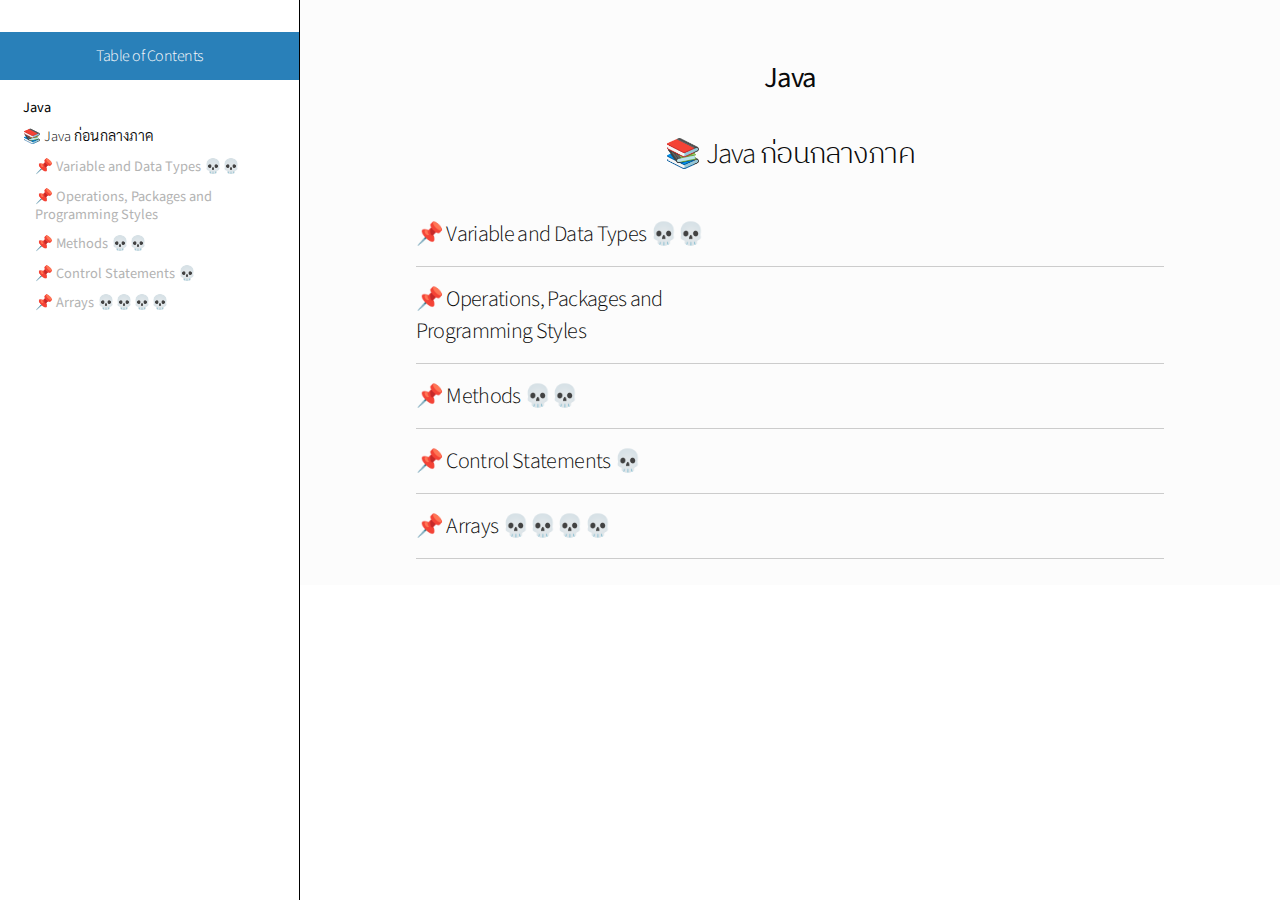
==== commit af6c2096: "Remove garbage files" ====
--- a/public/index.html
+++ b/public/index.html
@@ -23,40 +23,40 @@
 <h2>Table of Contents</h2>
 <div id="text-table-of-contents" role="doc-toc">
 <ul>
-<li><a href="#org1279bb4"><b>Java</b></a></li>
-<li><a href="#orgd9d6acf">Java ก่อนกลางภาค</a>
+<li><a href="#orgd0b1647"><b>Java</b></a></li>
+<li><a href="#orgd7ac438">📚 Java ก่อนกลางภาค</a>
 <ul>
-<li><a href="#orgcf59e09">Variable and Data Types 💀💀</a></li>
-<li><a href="#orgc34fde6">Operations, Packages and Programming Styles</a></li>
-<li><a href="#orgff72647">Methods 💀💀</a></li>
-<li><a href="#orgd442c64">Control Statements 💀</a></li>
-<li><a href="#org02d1dfc">Arrays 💀💀💀💀</a></li>
+<li><a href="#orga8cdfcd">📌 Variable and Data Types 💀💀</a></li>
+<li><a href="#org1c917b9">📌 Operations, Packages and Programming Styles</a></li>
+<li><a href="#orgaea3d9a">📌 Methods 💀💀</a></li>
+<li><a href="#orgb1721d0">📌 Control Statements 💀</a></li>
+<li><a href="#org56a19e7">📌 Arrays 💀💀💀💀</a></li>
 </ul>
 </li>
 </ul>
 </div>
 </div>
-<div id="outline-container-org1279bb4" class="outline-2">
-<h2 id="org1279bb4"><a href="./index.html"><b>Java</b></a></h2>
+<div id="outline-container-orgd0b1647" class="outline-2">
+<h2 id="orgd0b1647"><a href="./index.html"><b>Java</b></a></h2>
 </div>
-<div id="outline-container-orgd9d6acf" class="outline-2">
-<h2 id="orgd9d6acf">Java ก่อนกลางภาค</h2>
-<div class="outline-text-2" id="text-orgd9d6acf">
+<div id="outline-container-orgd7ac438" class="outline-2">
+<h2 id="orgd7ac438">📚 Java ก่อนกลางภาค</h2>
+<div class="outline-text-2" id="text-orgd7ac438">
 </div>
-<div id="outline-container-orgcf59e09" class="outline-3">
-<h3 id="orgcf59e09"><a href="./variable-and-datatypes.html">Variable and Data Types 💀💀</a></h3>
+<div id="outline-container-orga8cdfcd" class="outline-3">
+<h3 id="orga8cdfcd"><a href="./variable-and-datatypes.html">📌 Variable and Data Types 💀💀</a></h3>
 </div>
-<div id="outline-container-orgc34fde6" class="outline-3">
-<h3 id="orgc34fde6"><a href="./operations-packages-and-programming-styles.html">Operations, Packages and Programming Styles</a></h3>
+<div id="outline-container-org1c917b9" class="outline-3">
+<h3 id="org1c917b9"><a href="./operations-packages-and-programming-styles.html">📌 Operations, Packages and Programming Styles</a></h3>
 </div>
-<div id="outline-container-orgff72647" class="outline-3">
-<h3 id="orgff72647"><a href="./method.html">Methods 💀💀</a></h3>
+<div id="outline-container-orgaea3d9a" class="outline-3">
+<h3 id="orgaea3d9a"><a href="./method.html">📌 Methods 💀💀</a></h3>
 </div>
-<div id="outline-container-orgd442c64" class="outline-3">
-<h3 id="orgd442c64"><a href="./control-statements.html">Control Statements 💀</a></h3>
+<div id="outline-container-orgb1721d0" class="outline-3">
+<h3 id="orgb1721d0"><a href="./control-statements.html">📌 Control Statements 💀</a></h3>
 </div>
-<div id="outline-container-org02d1dfc" class="outline-3">
-<h3 id="org02d1dfc"><a href="./arrays.html">Arrays 💀💀💀💀</a></h3>
+<div id="outline-container-org56a19e7" class="outline-3">
+<h3 id="org56a19e7"><a href="./arrays.html">📌 Arrays 💀💀💀💀</a></h3>
 </div>
 </div>
 </div>
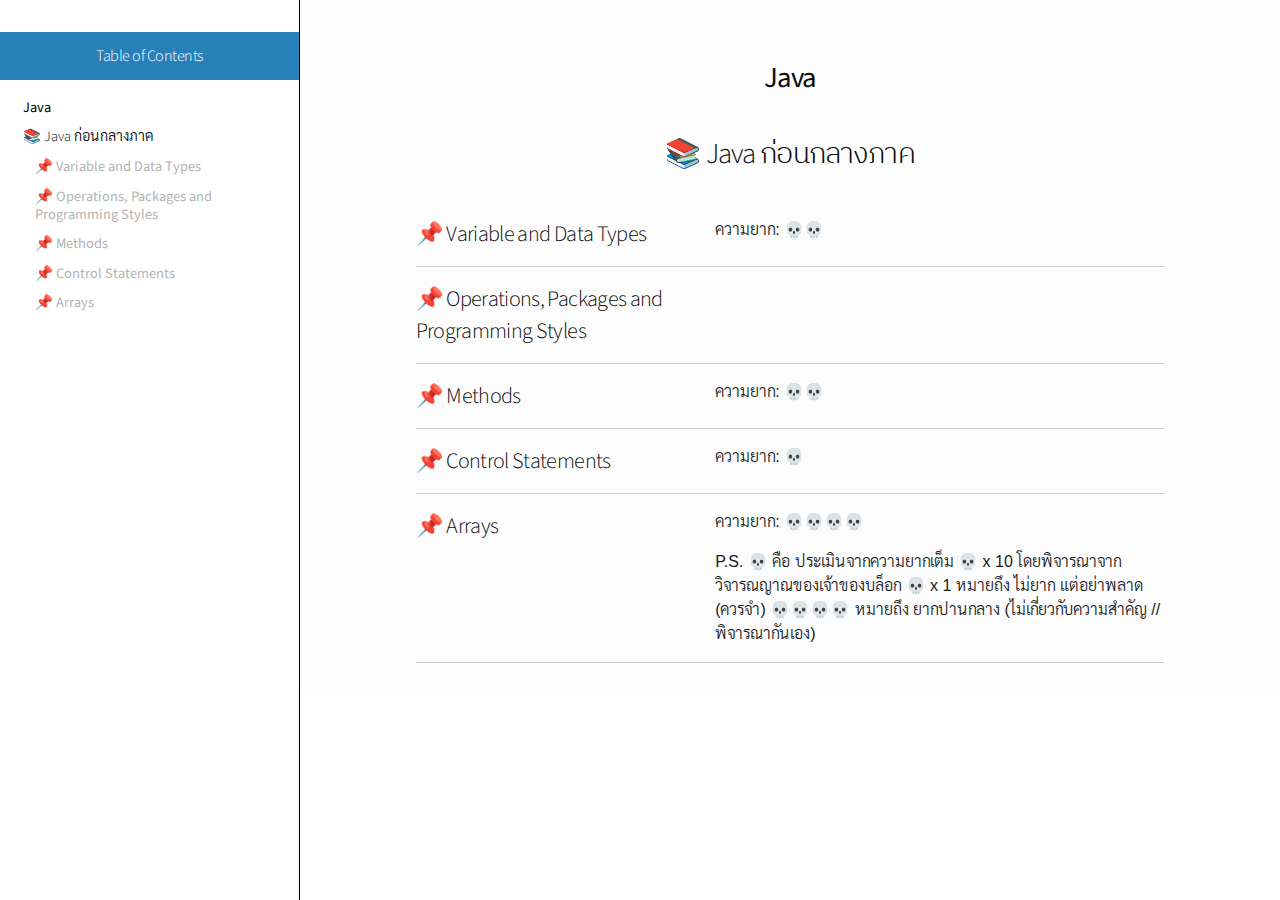
==== commit 5ae65b50: "Adjust difficulty placement" ====
--- a/public/index.html
+++ b/public/index.html
@@ -23,40 +23,66 @@
 <h2>Table of Contents</h2>
 <div id="text-table-of-contents" role="doc-toc">
 <ul>
-<li><a href="#orgd0b1647"><b>Java</b></a></li>
-<li><a href="#orgd7ac438">📚 Java ก่อนกลางภาค</a>
+<li><a href="#orgba20f52"><b>Java</b></a></li>
+<li><a href="#org6bfb227">📚 Java ก่อนกลางภาค</a>
 <ul>
-<li><a href="#orga8cdfcd">📌 Variable and Data Types 💀💀</a></li>
-<li><a href="#org1c917b9">📌 Operations, Packages and Programming Styles</a></li>
-<li><a href="#orgaea3d9a">📌 Methods 💀💀</a></li>
-<li><a href="#orgb1721d0">📌 Control Statements 💀</a></li>
-<li><a href="#org56a19e7">📌 Arrays 💀💀💀💀</a></li>
+<li><a href="#org4812cff">📌 Variable and Data Types</a></li>
+<li><a href="#org7dc3e51">📌 Operations, Packages and Programming Styles</a></li>
+<li><a href="#orgbef085e">📌 Methods</a></li>
+<li><a href="#org12fbbc0">📌 Control Statements</a></li>
+<li><a href="#org400f875">📌 Arrays</a></li>
 </ul>
 </li>
 </ul>
 </div>
 </div>
-<div id="outline-container-orgd0b1647" class="outline-2">
-<h2 id="orgd0b1647"><a href="./index.html"><b>Java</b></a></h2>
+<div id="outline-container-orgba20f52" class="outline-2">
+<h2 id="orgba20f52"><a href="./index.html"><b>Java</b></a></h2>
 </div>
-<div id="outline-container-orgd7ac438" class="outline-2">
-<h2 id="orgd7ac438">📚 Java ก่อนกลางภาค</h2>
-<div class="outline-text-2" id="text-orgd7ac438">
+<div id="outline-container-org6bfb227" class="outline-2">
+<h2 id="org6bfb227">📚 Java ก่อนกลางภาค</h2>
+<div class="outline-text-2" id="text-org6bfb227">
 </div>
-<div id="outline-container-orga8cdfcd" class="outline-3">
-<h3 id="orga8cdfcd"><a href="./variable-and-datatypes.html">📌 Variable and Data Types 💀💀</a></h3>
+<div id="outline-container-org4812cff" class="outline-3">
+<h3 id="org4812cff"><a href="./variable-and-datatypes.html">📌 Variable and Data Types</a></h3>
+<div class="outline-text-3" id="text-org4812cff">
+<p>
+ความยาก: 💀💀
+</p>
 </div>
-<div id="outline-container-org1c917b9" class="outline-3">
-<h3 id="org1c917b9"><a href="./operations-packages-and-programming-styles.html">📌 Operations, Packages and Programming Styles</a></h3>
 </div>
-<div id="outline-container-orgaea3d9a" class="outline-3">
-<h3 id="orgaea3d9a"><a href="./method.html">📌 Methods 💀💀</a></h3>
+<div id="outline-container-org7dc3e51" class="outline-3">
+<h3 id="org7dc3e51"><a href="./operations-packages-and-programming-styles.html">📌 Operations, Packages and Programming Styles</a></h3>
 </div>
-<div id="outline-container-orgb1721d0" class="outline-3">
-<h3 id="orgb1721d0"><a href="./control-statements.html">📌 Control Statements 💀</a></h3>
+<div id="outline-container-orgbef085e" class="outline-3">
+<h3 id="orgbef085e"><a href="./method.html">📌 Methods</a></h3>
+<div class="outline-text-3" id="text-orgbef085e">
+<p>
+ความยาก: 💀💀
+</p>
 </div>
-<div id="outline-container-org56a19e7" class="outline-3">
-<h3 id="org56a19e7"><a href="./arrays.html">📌 Arrays 💀💀💀💀</a></h3>
+</div>
+<div id="outline-container-org12fbbc0" class="outline-3">
+<h3 id="org12fbbc0"><a href="./control-statements.html">📌 Control Statements</a></h3>
+<div class="outline-text-3" id="text-org12fbbc0">
+<p>
+ความยาก: 💀
+</p>
+</div>
+</div>
+<div id="outline-container-org400f875" class="outline-3">
+<h3 id="org400f875"><a href="./arrays.html">📌 Arrays</a></h3>
+<div class="outline-text-3" id="text-org400f875">
+<p>
+ความยาก: 💀💀💀💀
+</p>
+
+<p>
+P.S. 💀 คือ ประเมินจากความยากเต็ม 💀 x 10 โดยพิจารณาจากวิจารณญาณของเจ้าของบล็อก
+💀 x 1 หมายถึง ไม่ยาก แต่อย่าพลาด (ควรจำ)
+💀💀💀💀 หมายถึง ยากปานกลาง (ไม่เกี่ยวกับความสำคัญ //พิจารณากันเอง)
+</p>
+</div>
 </div>
 </div>
 </div>
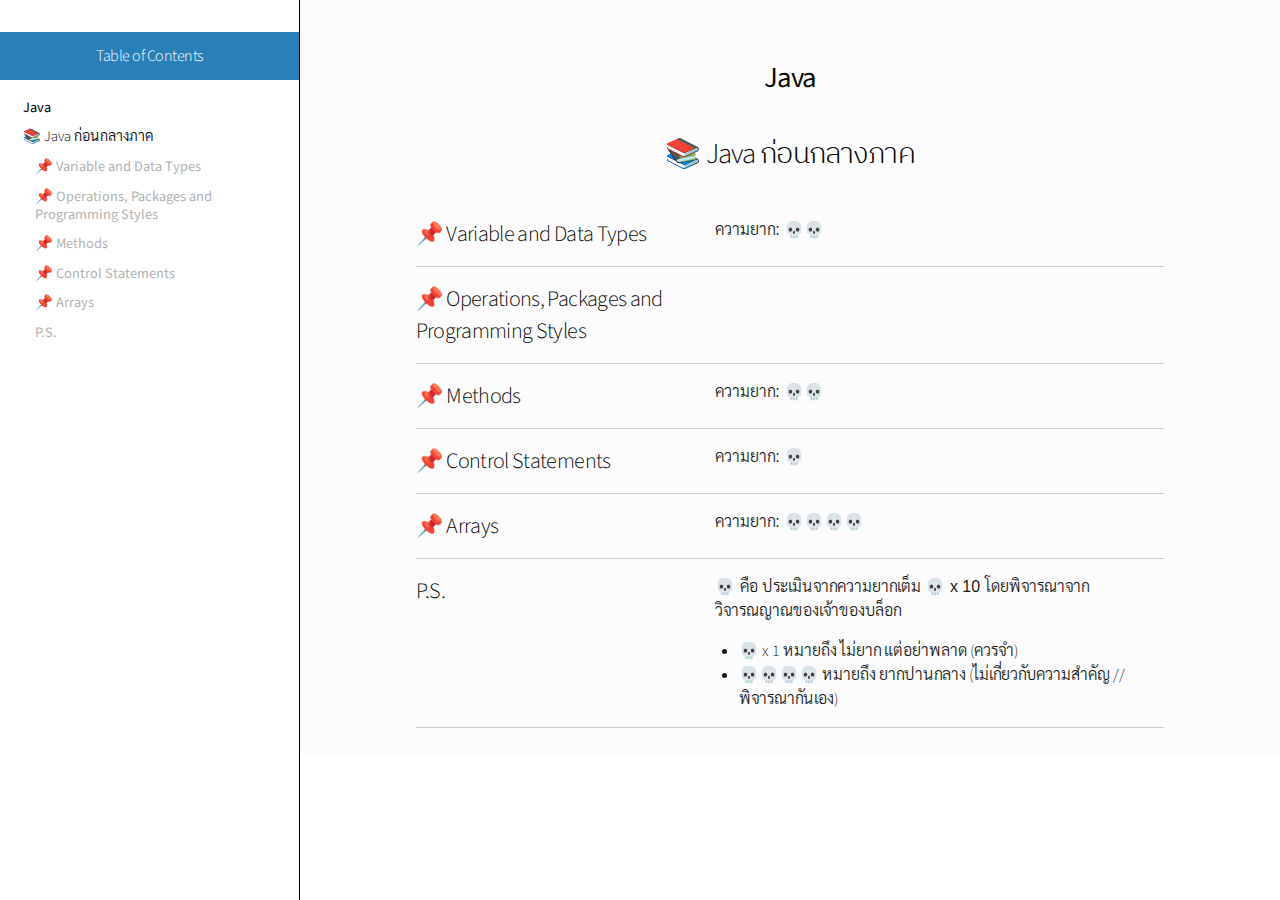
==== commit 17f7fbc0: "Adjust(#2)" ====
--- a/public/index.html
+++ b/public/index.html
@@ -23,65 +23,73 @@
 <h2>Table of Contents</h2>
 <div id="text-table-of-contents" role="doc-toc">
 <ul>
-<li><a href="#orgba20f52"><b>Java</b></a></li>
-<li><a href="#org6bfb227">📚 Java ก่อนกลางภาค</a>
+<li><a href="#orgc2766bb"><b>Java</b></a></li>
+<li><a href="#orge8f57e6">📚 Java ก่อนกลางภาค</a>
 <ul>
-<li><a href="#org4812cff">📌 Variable and Data Types</a></li>
-<li><a href="#org7dc3e51">📌 Operations, Packages and Programming Styles</a></li>
-<li><a href="#orgbef085e">📌 Methods</a></li>
-<li><a href="#org12fbbc0">📌 Control Statements</a></li>
-<li><a href="#org400f875">📌 Arrays</a></li>
+<li><a href="#orgb71d4ff">📌 Variable and Data Types</a></li>
+<li><a href="#org15731ed">📌 Operations, Packages and Programming Styles</a></li>
+<li><a href="#orge20174e">📌 Methods</a></li>
+<li><a href="#orgfcb4bcc">📌 Control Statements</a></li>
+<li><a href="#orga24e46a">📌 Arrays</a></li>
+<li><a href="#orgc2ff94a">P.S.</a></li>
 </ul>
 </li>
 </ul>
 </div>
 </div>
-<div id="outline-container-orgba20f52" class="outline-2">
-<h2 id="orgba20f52"><a href="./index.html"><b>Java</b></a></h2>
+<div id="outline-container-orgc2766bb" class="outline-2">
+<h2 id="orgc2766bb"><a href="./index.html"><b>Java</b></a></h2>
 </div>
-<div id="outline-container-org6bfb227" class="outline-2">
-<h2 id="org6bfb227">📚 Java ก่อนกลางภาค</h2>
-<div class="outline-text-2" id="text-org6bfb227">
+<div id="outline-container-orge8f57e6" class="outline-2">
+<h2 id="orge8f57e6">📚 Java ก่อนกลางภาค</h2>
+<div class="outline-text-2" id="text-orge8f57e6">
 </div>
-<div id="outline-container-org4812cff" class="outline-3">
-<h3 id="org4812cff"><a href="./variable-and-datatypes.html">📌 Variable and Data Types</a></h3>
-<div class="outline-text-3" id="text-org4812cff">
+<div id="outline-container-orgb71d4ff" class="outline-3">
+<h3 id="orgb71d4ff"><a href="./variable-and-datatypes.html">📌 Variable and Data Types</a></h3>
+<div class="outline-text-3" id="text-orgb71d4ff">
 <p>
 ความยาก: 💀💀
 </p>
 </div>
 </div>
-<div id="outline-container-org7dc3e51" class="outline-3">
-<h3 id="org7dc3e51"><a href="./operations-packages-and-programming-styles.html">📌 Operations, Packages and Programming Styles</a></h3>
+<div id="outline-container-org15731ed" class="outline-3">
+<h3 id="org15731ed"><a href="./operations-packages-and-programming-styles.html">📌 Operations, Packages and Programming Styles</a></h3>
 </div>
-<div id="outline-container-orgbef085e" class="outline-3">
-<h3 id="orgbef085e"><a href="./method.html">📌 Methods</a></h3>
-<div class="outline-text-3" id="text-orgbef085e">
+<div id="outline-container-orge20174e" class="outline-3">
+<h3 id="orge20174e"><a href="./method.html">📌 Methods</a></h3>
+<div class="outline-text-3" id="text-orge20174e">
 <p>
 ความยาก: 💀💀
 </p>
 </div>
 </div>
-<div id="outline-container-org12fbbc0" class="outline-3">
-<h3 id="org12fbbc0"><a href="./control-statements.html">📌 Control Statements</a></h3>
-<div class="outline-text-3" id="text-org12fbbc0">
+<div id="outline-container-orgfcb4bcc" class="outline-3">
+<h3 id="orgfcb4bcc"><a href="./control-statements.html">📌 Control Statements</a></h3>
+<div class="outline-text-3" id="text-orgfcb4bcc">
 <p>
 ความยาก: 💀
 </p>
 </div>
 </div>
-<div id="outline-container-org400f875" class="outline-3">
-<h3 id="org400f875"><a href="./arrays.html">📌 Arrays</a></h3>
-<div class="outline-text-3" id="text-org400f875">
+<div id="outline-container-orga24e46a" class="outline-3">
+<h3 id="orga24e46a"><a href="./arrays.html">📌 Arrays</a></h3>
+<div class="outline-text-3" id="text-orga24e46a">
 <p>
 ความยาก: 💀💀💀💀
 </p>
+</div>
+</div>
 
+<div id="outline-container-orgc2ff94a" class="outline-3">
+<h3 id="orgc2ff94a">P.S.</h3>
+<div class="outline-text-3" id="text-orgc2ff94a">
 <p>
-P.S. 💀 คือ ประเมินจากความยากเต็ม 💀 x 10 โดยพิจารณาจากวิจารณญาณของเจ้าของบล็อก
-💀 x 1 หมายถึง ไม่ยาก แต่อย่าพลาด (ควรจำ)
-💀💀💀💀 หมายถึง ยากปานกลาง (ไม่เกี่ยวกับความสำคัญ //พิจารณากันเอง)
+💀 คือ ประเมินจากความยากเต็ม 💀 x 10 โดยพิจารณาจากวิจารณญาณของเจ้าของบล็อก
 </p>
+<ul class="org-ul">
+<li>💀 x 1 หมายถึง ไม่ยาก แต่อย่าพลาด (ควรจำ)</li>
+<li>💀💀💀💀 หมายถึง ยากปานกลาง (ไม่เกี่ยวกับความสำคัญ //พิจารณากันเอง)</li>
+</ul>
 </div>
 </div>
 </div>
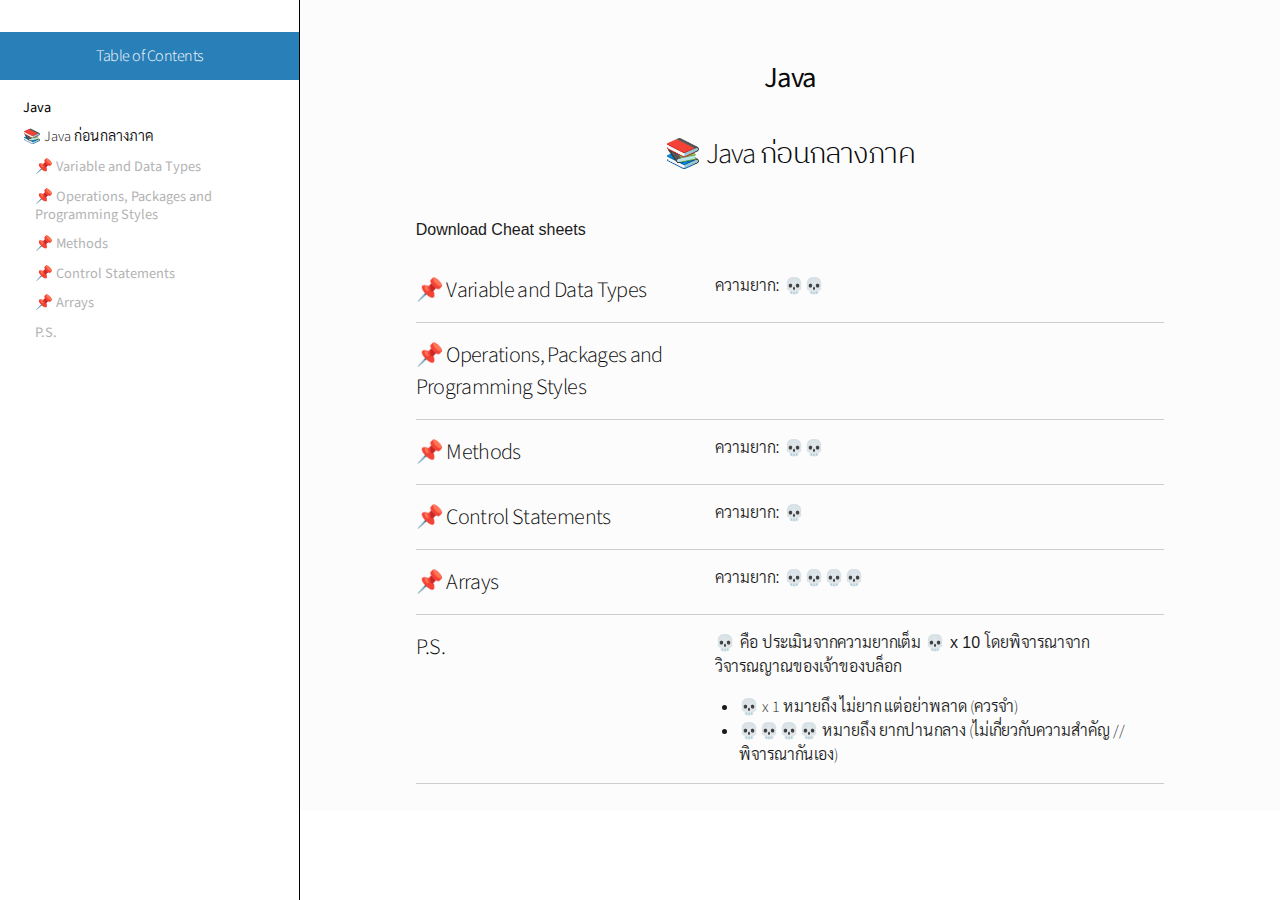
==== commit 127edf3e: "Include PDF" ====
--- a/public/index.html
+++ b/public/index.html
@@ -23,66 +23,69 @@
 <h2>Table of Contents</h2>
 <div id="text-table-of-contents" role="doc-toc">
 <ul>
-<li><a href="#orgc2766bb"><b>Java</b></a></li>
-<li><a href="#orge8f57e6">📚 Java ก่อนกลางภาค</a>
+<li><a href="#orgea1d067"><b>Java</b></a></li>
+<li><a href="#org02b7246">📚 Java ก่อนกลางภาค</a>
 <ul>
-<li><a href="#orgb71d4ff">📌 Variable and Data Types</a></li>
-<li><a href="#org15731ed">📌 Operations, Packages and Programming Styles</a></li>
-<li><a href="#orge20174e">📌 Methods</a></li>
-<li><a href="#orgfcb4bcc">📌 Control Statements</a></li>
-<li><a href="#orga24e46a">📌 Arrays</a></li>
-<li><a href="#orgc2ff94a">P.S.</a></li>
+<li><a href="#org5d00eb6">📌 Variable and Data Types</a></li>
+<li><a href="#orge2fc919">📌 Operations, Packages and Programming Styles</a></li>
+<li><a href="#orga015d3c">📌 Methods</a></li>
+<li><a href="#orgf458855">📌 Control Statements</a></li>
+<li><a href="#orgf4edc76">📌 Arrays</a></li>
+<li><a href="#org1359fb0">P.S.</a></li>
 </ul>
 </li>
 </ul>
 </div>
 </div>
-<div id="outline-container-orgc2766bb" class="outline-2">
-<h2 id="orgc2766bb"><a href="./index.html"><b>Java</b></a></h2>
+<div id="outline-container-orgea1d067" class="outline-2">
+<h2 id="orgea1d067"><a href="./index.html"><b>Java</b></a></h2>
 </div>
-<div id="outline-container-orge8f57e6" class="outline-2">
-<h2 id="orge8f57e6">📚 Java ก่อนกลางภาค</h2>
-<div class="outline-text-2" id="text-orge8f57e6">
+<div id="outline-container-org02b7246" class="outline-2">
+<h2 id="org02b7246">📚 Java ก่อนกลางภาค</h2>
+<div class="outline-text-2" id="text-org02b7246">
+<p>
+<a href="./assets/java-cheatsheet.pdf"><b>Download Cheat sheets</b></a>
+</p>
 </div>
-<div id="outline-container-orgb71d4ff" class="outline-3">
-<h3 id="orgb71d4ff"><a href="./variable-and-datatypes.html">📌 Variable and Data Types</a></h3>
-<div class="outline-text-3" id="text-orgb71d4ff">
+<div id="outline-container-org5d00eb6" class="outline-3">
+<h3 id="org5d00eb6"><a href="./variable-and-datatypes.html">📌 Variable and Data Types</a></h3>
+<div class="outline-text-3" id="text-org5d00eb6">
 <p>
 ความยาก: 💀💀
 </p>
 </div>
 </div>
-<div id="outline-container-org15731ed" class="outline-3">
-<h3 id="org15731ed"><a href="./operations-packages-and-programming-styles.html">📌 Operations, Packages and Programming Styles</a></h3>
+<div id="outline-container-orge2fc919" class="outline-3">
+<h3 id="orge2fc919"><a href="./operations-packages-and-programming-styles.html">📌 Operations, Packages and Programming Styles</a></h3>
 </div>
-<div id="outline-container-orge20174e" class="outline-3">
-<h3 id="orge20174e"><a href="./method.html">📌 Methods</a></h3>
-<div class="outline-text-3" id="text-orge20174e">
+<div id="outline-container-orga015d3c" class="outline-3">
+<h3 id="orga015d3c"><a href="./method.html">📌 Methods</a></h3>
+<div class="outline-text-3" id="text-orga015d3c">
 <p>
 ความยาก: 💀💀
 </p>
 </div>
 </div>
-<div id="outline-container-orgfcb4bcc" class="outline-3">
-<h3 id="orgfcb4bcc"><a href="./control-statements.html">📌 Control Statements</a></h3>
-<div class="outline-text-3" id="text-orgfcb4bcc">
+<div id="outline-container-orgf458855" class="outline-3">
+<h3 id="orgf458855"><a href="./control-statements.html">📌 Control Statements</a></h3>
+<div class="outline-text-3" id="text-orgf458855">
 <p>
 ความยาก: 💀
 </p>
 </div>
 </div>
-<div id="outline-container-orga24e46a" class="outline-3">
-<h3 id="orga24e46a"><a href="./arrays.html">📌 Arrays</a></h3>
-<div class="outline-text-3" id="text-orga24e46a">
+<div id="outline-container-orgf4edc76" class="outline-3">
+<h3 id="orgf4edc76"><a href="./arrays.html">📌 Arrays</a></h3>
+<div class="outline-text-3" id="text-orgf4edc76">
 <p>
 ความยาก: 💀💀💀💀
 </p>
 </div>
 </div>
 
-<div id="outline-container-orgc2ff94a" class="outline-3">
-<h3 id="orgc2ff94a">P.S.</h3>
-<div class="outline-text-3" id="text-orgc2ff94a">
+<div id="outline-container-org1359fb0" class="outline-3">
+<h3 id="org1359fb0">P.S.</h3>
+<div class="outline-text-3" id="text-org1359fb0">
 <p>
 💀 คือ ประเมินจากความยากเต็ม 💀 x 10 โดยพิจารณาจากวิจารณญาณของเจ้าของบล็อก
 </p>
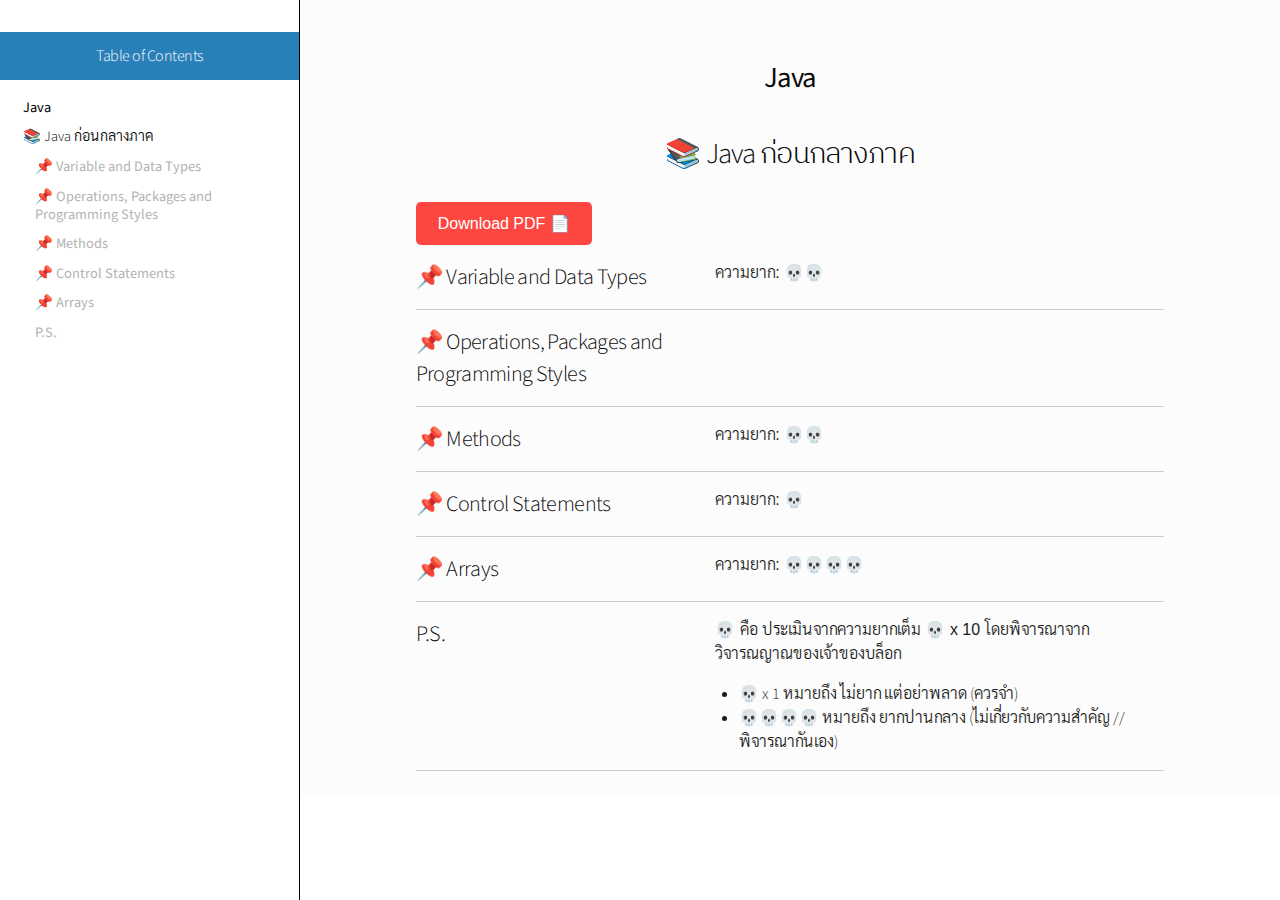
==== commit 2402b3c0: "Download button CSS" ====
--- a/public/index.html
+++ b/public/index.html
@@ -23,69 +23,67 @@
 <h2>Table of Contents</h2>
 <div id="text-table-of-contents" role="doc-toc">
 <ul>
-<li><a href="#orgea1d067"><b>Java</b></a></li>
-<li><a href="#org02b7246">📚 Java ก่อนกลางภาค</a>
+<li><a href="#org15ddcc2"><b>Java</b></a></li>
+<li><a href="#org73b153a">📚 Java ก่อนกลางภาค</a>
 <ul>
-<li><a href="#org5d00eb6">📌 Variable and Data Types</a></li>
-<li><a href="#orge2fc919">📌 Operations, Packages and Programming Styles</a></li>
-<li><a href="#orga015d3c">📌 Methods</a></li>
-<li><a href="#orgf458855">📌 Control Statements</a></li>
-<li><a href="#orgf4edc76">📌 Arrays</a></li>
-<li><a href="#org1359fb0">P.S.</a></li>
+<li><a href="#org448c6f0">📌 Variable and Data Types</a></li>
+<li><a href="#orgd57b3f0">📌 Operations, Packages and Programming Styles</a></li>
+<li><a href="#org8e241ab">📌 Methods</a></li>
+<li><a href="#orgfef77ac">📌 Control Statements</a></li>
+<li><a href="#orga0ee4ca">📌 Arrays</a></li>
+<li><a href="#orgf911794">P.S.</a></li>
 </ul>
 </li>
 </ul>
 </div>
 </div>
-<div id="outline-container-orgea1d067" class="outline-2">
-<h2 id="orgea1d067"><a href="./index.html"><b>Java</b></a></h2>
+<div id="outline-container-org15ddcc2" class="outline-2">
+<h2 id="org15ddcc2"><a href="./index.html"><b>Java</b></a></h2>
 </div>
-<div id="outline-container-org02b7246" class="outline-2">
-<h2 id="org02b7246">📚 Java ก่อนกลางภาค</h2>
-<div class="outline-text-2" id="text-org02b7246">
-<p>
-<a href="./assets/java-cheatsheet.pdf"><b>Download Cheat sheets</b></a>
-</p>
+<div id="outline-container-org73b153a" class="outline-2">
+<h2 id="org73b153a">📚 Java ก่อนกลางภาค</h2>
+<div class="outline-text-2" id="text-org73b153a">
+<a href="./assets/java-cheatsheet.pdf" class="download-btn" download>Download PDF 📄</a>
 </div>
-<div id="outline-container-org5d00eb6" class="outline-3">
-<h3 id="org5d00eb6"><a href="./variable-and-datatypes.html">📌 Variable and Data Types</a></h3>
-<div class="outline-text-3" id="text-org5d00eb6">
+<div id="outline-container-org448c6f0" class="outline-3">
+<h3 id="org448c6f0"><a href="./variable-and-datatypes.html">📌 Variable and Data Types</a></h3>
+<div class="outline-text-3" id="text-org448c6f0">
 <p>
 ความยาก: 💀💀
 </p>
 </div>
 </div>
-<div id="outline-container-orge2fc919" class="outline-3">
-<h3 id="orge2fc919"><a href="./operations-packages-and-programming-styles.html">📌 Operations, Packages and Programming Styles</a></h3>
+<div id="outline-container-orgd57b3f0" class="outline-3">
+<h3 id="orgd57b3f0"><a href="./operations-packages-and-programming-styles.html">📌 Operations, Packages and Programming Styles</a></h3>
 </div>
-<div id="outline-container-orga015d3c" class="outline-3">
-<h3 id="orga015d3c"><a href="./method.html">📌 Methods</a></h3>
-<div class="outline-text-3" id="text-orga015d3c">
+<div id="outline-container-org8e241ab" class="outline-3">
+<h3 id="org8e241ab"><a href="./method.html">📌 Methods</a></h3>
+<div class="outline-text-3" id="text-org8e241ab">
 <p>
 ความยาก: 💀💀
 </p>
 </div>
 </div>
-<div id="outline-container-orgf458855" class="outline-3">
-<h3 id="orgf458855"><a href="./control-statements.html">📌 Control Statements</a></h3>
-<div class="outline-text-3" id="text-orgf458855">
+<div id="outline-container-orgfef77ac" class="outline-3">
+<h3 id="orgfef77ac"><a href="./control-statements.html">📌 Control Statements</a></h3>
+<div class="outline-text-3" id="text-orgfef77ac">
 <p>
 ความยาก: 💀
 </p>
 </div>
 </div>
-<div id="outline-container-orgf4edc76" class="outline-3">
-<h3 id="orgf4edc76"><a href="./arrays.html">📌 Arrays</a></h3>
-<div class="outline-text-3" id="text-orgf4edc76">
+<div id="outline-container-orga0ee4ca" class="outline-3">
+<h3 id="orga0ee4ca"><a href="./arrays.html">📌 Arrays</a></h3>
+<div class="outline-text-3" id="text-orga0ee4ca">
 <p>
 ความยาก: 💀💀💀💀
 </p>
 </div>
 </div>
 
-<div id="outline-container-org1359fb0" class="outline-3">
-<h3 id="org1359fb0">P.S.</h3>
-<div class="outline-text-3" id="text-org1359fb0">
+<div id="outline-container-orgf911794" class="outline-3">
+<h3 id="orgf911794">P.S.</h3>
+<div class="outline-text-3" id="text-orgf911794">
 <p>
 💀 คือ ประเมินจากความยากเต็ม 💀 x 10 โดยพิจารณาจากวิจารณญาณของเจ้าของบล็อก
 </p>
--- a/public/readtheorg.css
+++ b/public/readtheorg.css
@@ -1099,3 +1099,4 @@
 #content{max-width:1800px;}
 p{max-width:800px;}
 li{max-width:800px;}
+
--- a/public/rethink_inline.css
+++ b/public/rethink_inline.css
@@ -209,3 +209,22 @@
     max-width: 100%;
     overflow-x: auto;
 }
+
+.download-btn {
+    display: inline-block;
+    background-color: #FF4742; /* Button color */
+    color: white; /* Text color */
+    text-decoration: none; /* Remove underline */
+    padding: 10px 20px; /* Button size */
+    border-radius: 5px; /* Rounded corners */
+    font-size: 16px; /* Font size */
+    font-family: Arial, sans-serif; /* Font style */
+    border: 2px solid transparent; /* Transparent border initially */
+    cursor: pointer; /* Pointer on hover */
+    transition: background-color 0.3s, border 0.3s; /* Smooth hover effect */
+}
+
+.download-btn:hover {
+    background-color: white; /* Darker background on hover */
+    border: 2px solid #FF4742; /* Add visible border on hover */
+}
